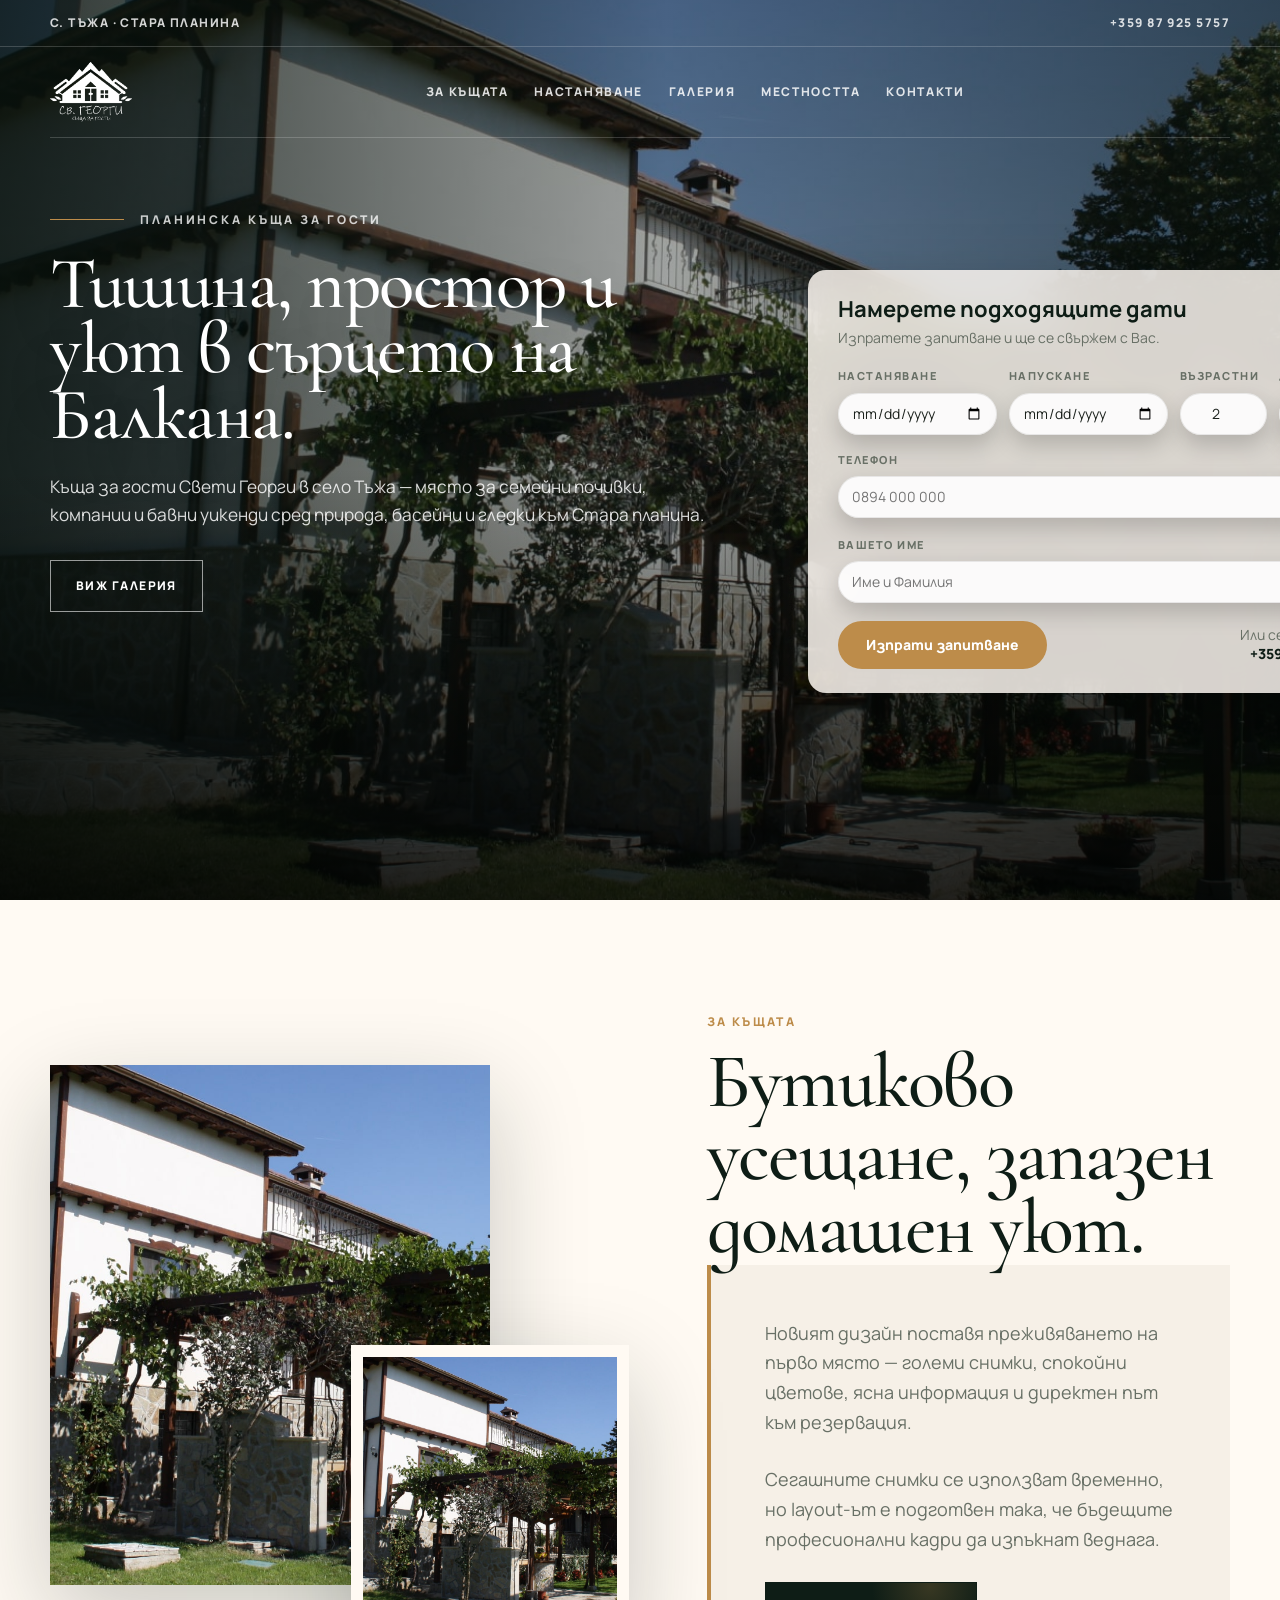
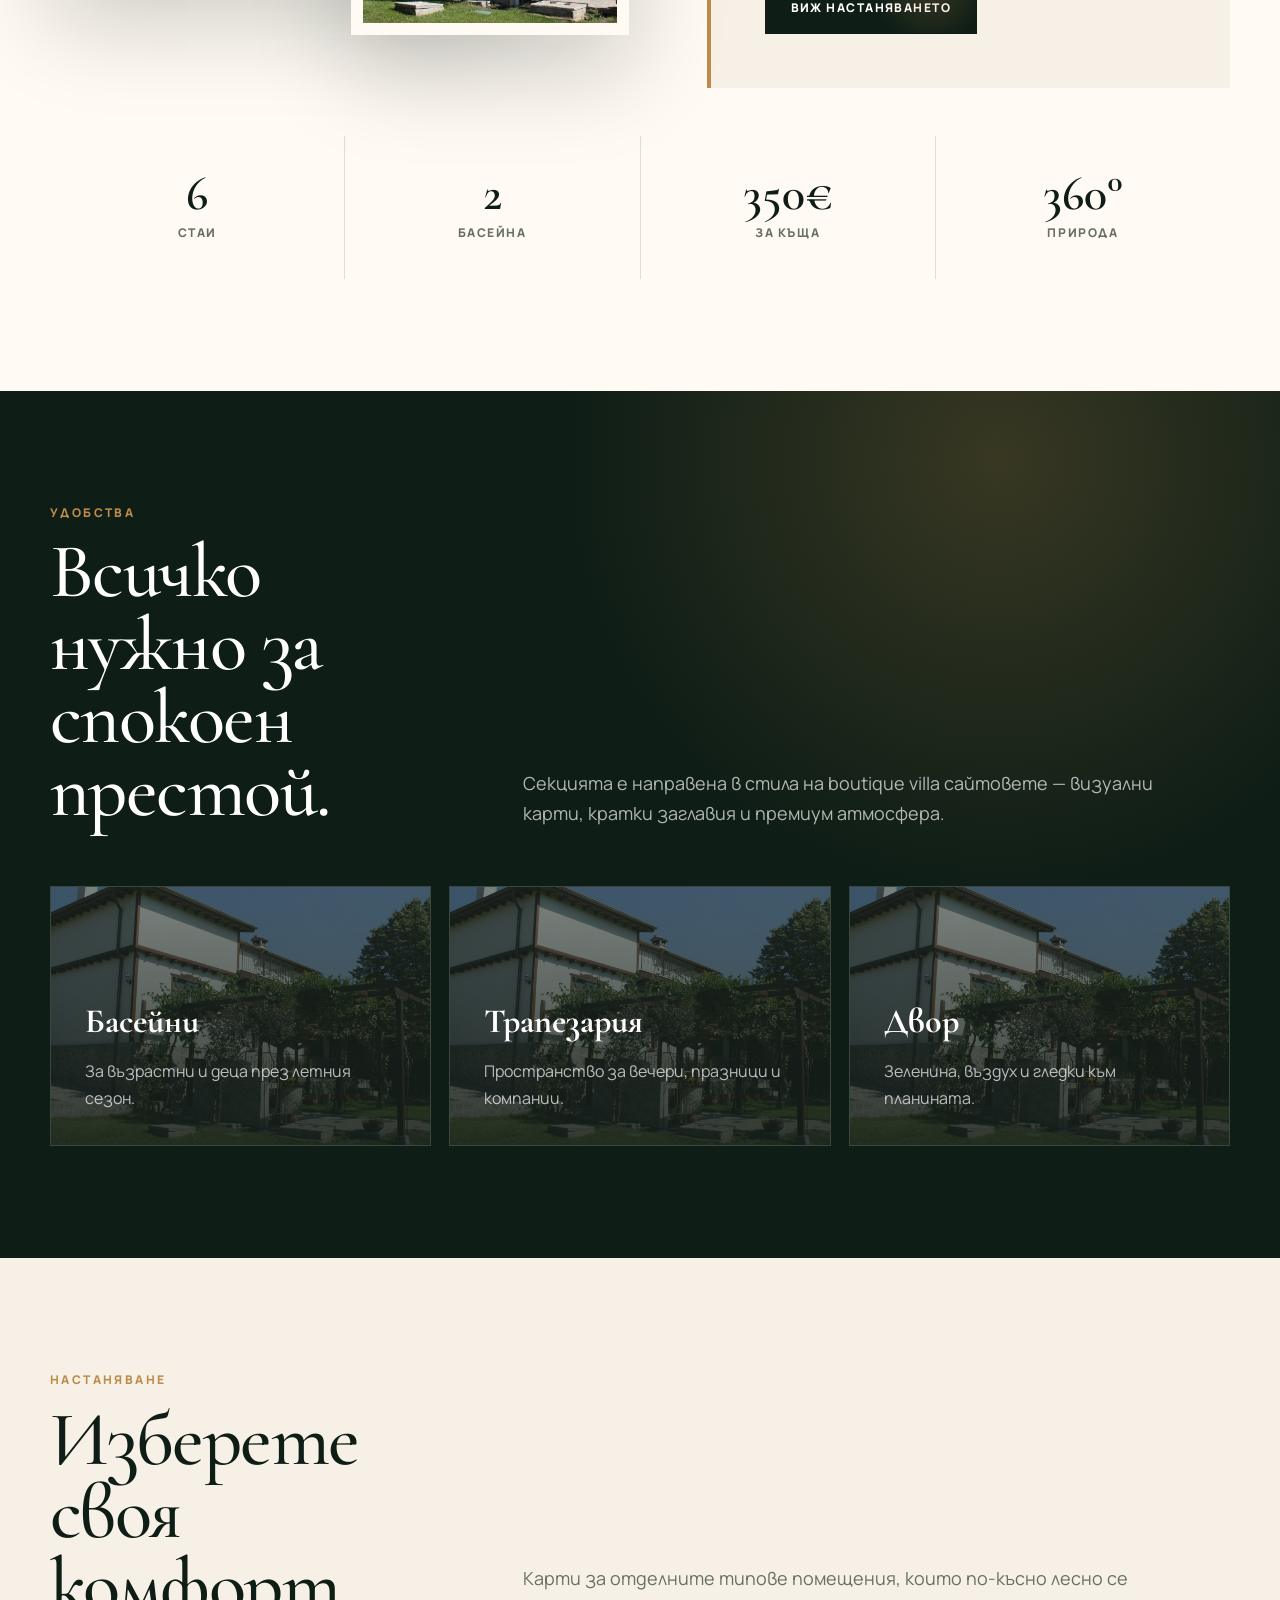
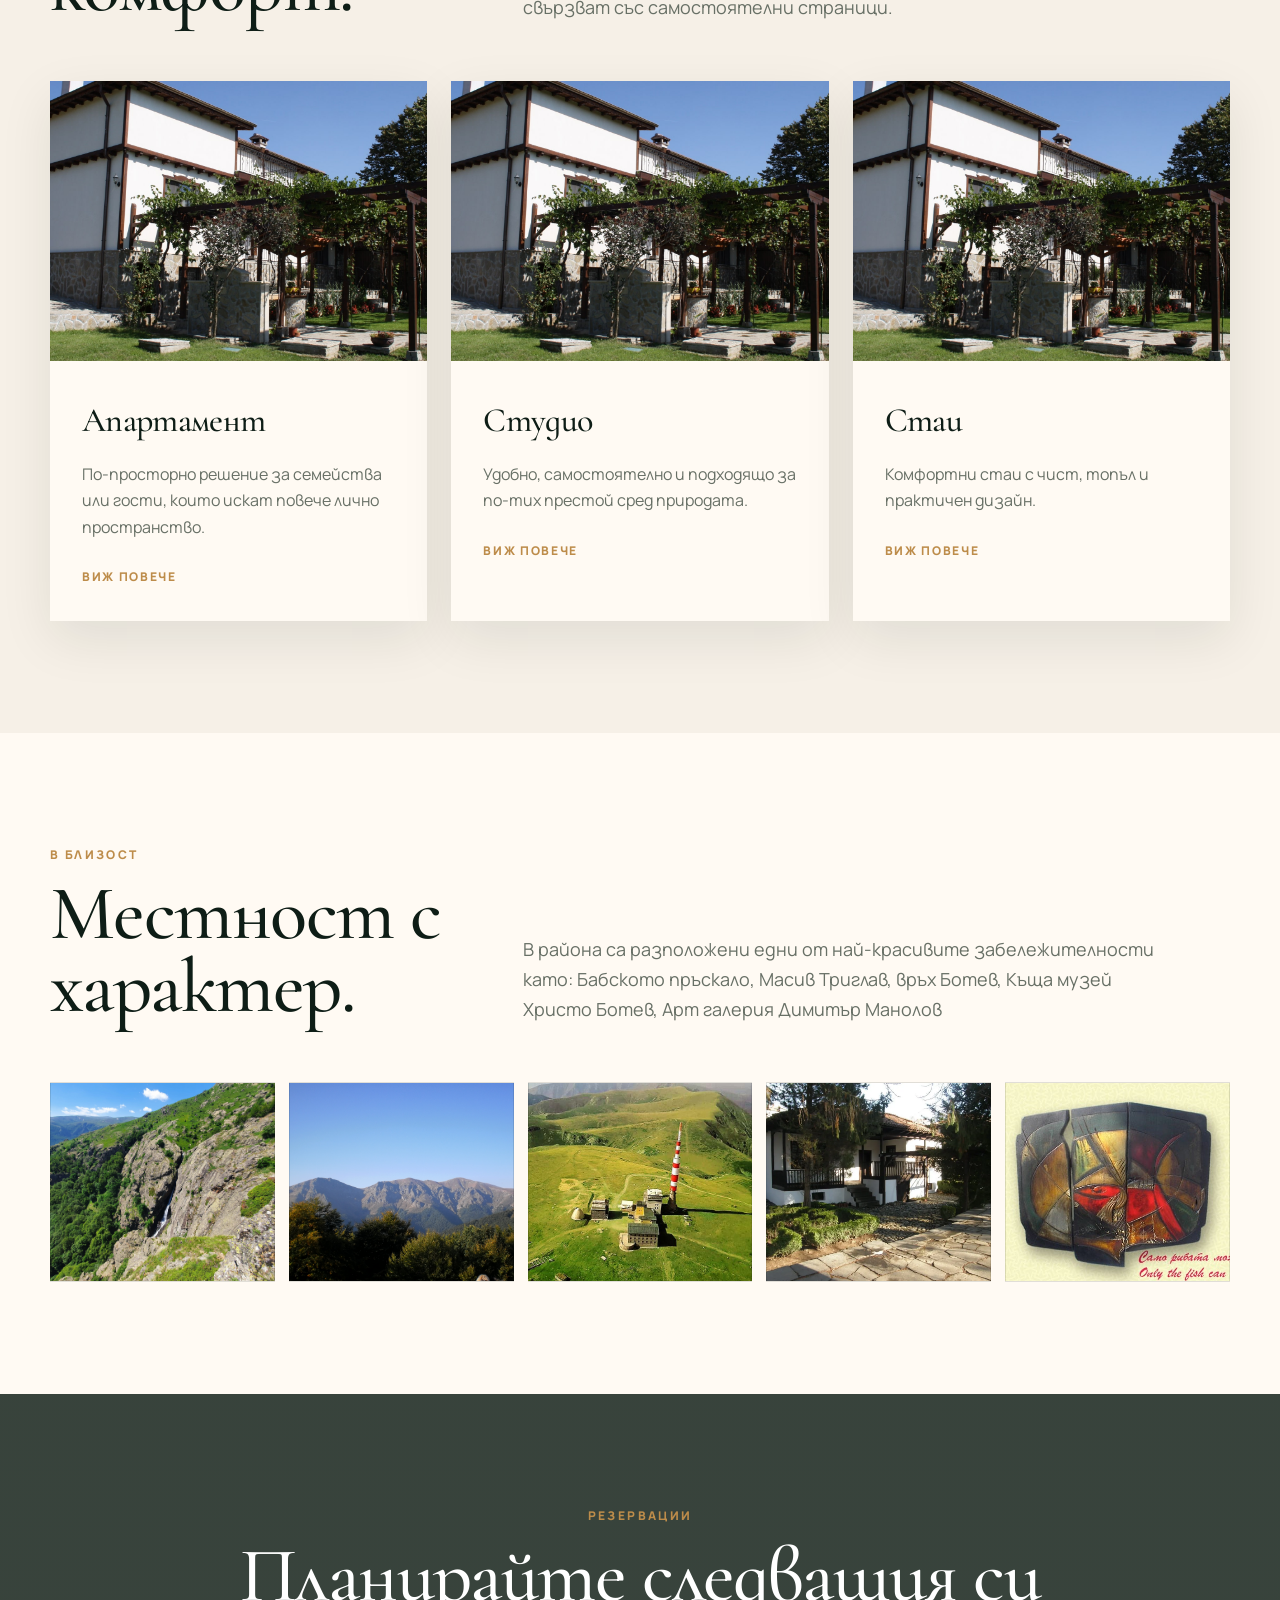
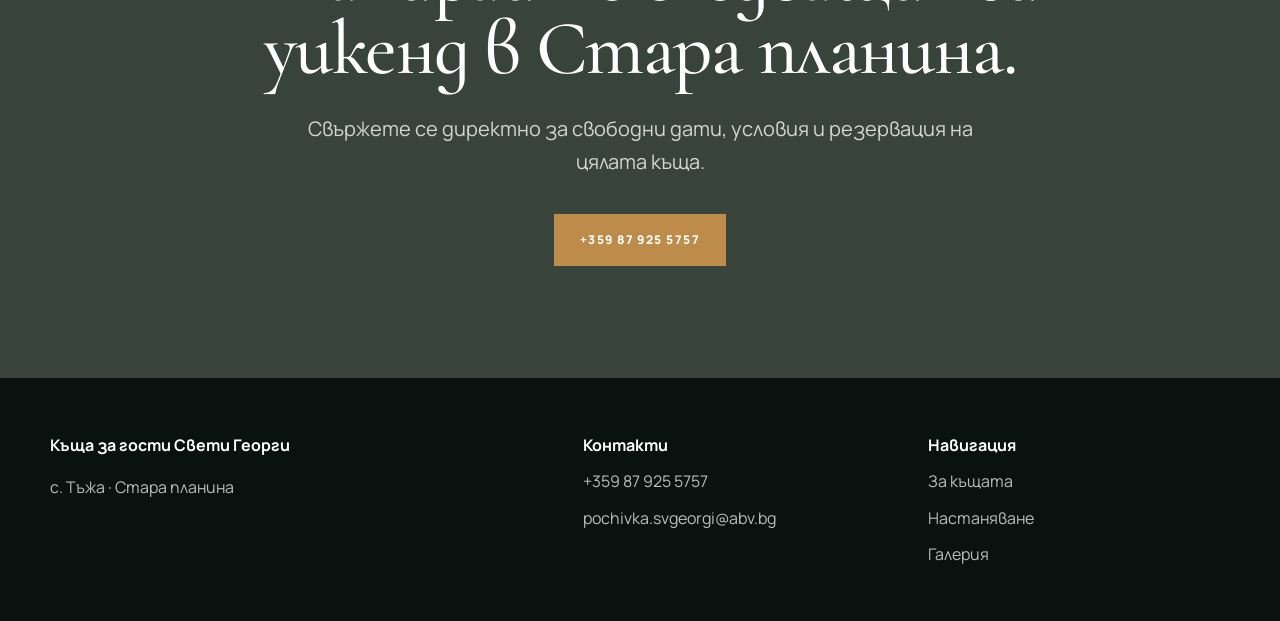
==== index.html @ e6a429bf "Add files via upload" ====
<!doctype html>
<html lang="bg">
<head>
  <meta charset="utf-8">
  <meta name="viewport" content="width=device-width, initial-scale=1">
  <title>Къща за гости Свети Георги — с. Тъжа</title>
  <meta name="description" content="Модерен homepage редизайн за Къща за гости Свети Георги, вдъхновен от boutique villa стил.">
  <link rel="preconnect" href="https://fonts.googleapis.com">
  <link rel="preconnect" href="https://fonts.gstatic.com" crossorigin>
  <link href="https://fonts.googleapis.com/css2?family=Cormorant+Garamond:wght@400;500;600;700&family=Manrope:wght@400;500;600;700;800&display=swap" rel="stylesheet">
  <link rel="stylesheet" href="homepage.css">

<style>

/* =========================================================
   Mobile fixes - added inside page
   Mobile-only overrides. Desktop layout remains unchanged.
   ========================================================= */

html,
body {
  max-width: 100%;
  overflow-x: hidden;
}

button,
input,
textarea,
select {
  font: inherit;
}

@media (max-width: 980px) {
  .topbar {
    position: relative;
    background: rgba(9, 18, 14, .96);
  }

  header {
    position: absolute;
    top: 46px;
  }

  .nav {
    height: auto;
    min-height: 86px;
    align-items: center;
    flex-wrap: wrap;
    gap: 12px;
    padding: 12px 0;
  }

  .logo img {
    height: 54px;
  }

  .menu {
    width: 100%;
    display: flex;
    justify-content: flex-start;
    gap: 12px;
    overflow-x: auto;
    padding: 8px 0 2px;
    scrollbar-width: none;
    -webkit-overflow-scrolling: touch;
  }

  .menu::-webkit-scrollbar {
    display: none;
  }

  .menu a {
    flex: 0 0 auto;
    white-space: nowrap;
    padding: 8px 12px;
    border: 1px solid rgba(255,255,255,.18);
    border-radius: 999px;
    background: rgba(255,255,255,.06);
  }

  .hero,
  .page-hero {
    height: auto !important;
    min-height: auto !important;
    display: block !important;
    overflow: hidden !important;
  }

  .hero {
    padding: 0 0 42px !important;
  }

  .hero-inner,
  .page-hero-inner {
    position: relative !important;
    left: auto !important;
    top: auto !important;
    transform: none !important;
    width: min(1180px, calc(100% - 32px)) !important;
    min-height: auto !important;
    height: auto !important;
    padding: 190px 0 56px !important;
    margin: 0 auto !important;
    display: block !important;
  }

  .hero-copy {
    max-width: 100% !important;
  }

  .reservation-box {
    position: relative !important;
    right: auto !important;
    top: auto !important;
    width: 100% !important;
    max-width: 680px !important;
    margin: 30px 0 0 !important;
  }

  .reservation-grid {
    grid-template-columns: repeat(2, minmax(0, 1fr)) !important;
  }

  .section-head,
  .intro-grid,
  .story-grid,
  .house-grid,
  .intro-layout,
  .contact-layout,
  .inquiry-layout,
  .gallery-intro-layout,
  .strip-head,
  .gallery-cta-panel,
  .location-intro-grid,
  .route-layout,
  .map-panel,
  .cta-panel {
    grid-template-columns: 1fr !important;
    gap: 34px !important;
  }

  .feature-grid,
  .premium-grid,
  .house-facts,
  .featured-grid,
  .masonry-gallery,
  .attraction-grid,
  .nearby,
  .room-grid,
  .amenities,
  .facts,
  .foot {
    grid-template-columns: repeat(2, minmax(0, 1fr)) !important;
  }

  .attraction-card.large,
  .attraction-card.medium,
  .attraction-card.wide,
  .attraction-card.small-wide {
    grid-column: auto !important;
    min-height: 380px !important;
  }

  .story-title {
    position: static !important;
  }

  .contact-panel,
  .map-panel,
  .map-panel iframe,
  .location-map,
  .location-map iframe {
    min-height: 460px !important;
  }

  .cta-panel-actions,
  .gallery-cta-actions {
    justify-content: flex-start !important;
  }
}

@media (max-width: 640px) {
  .topbar {
    display: none !important;
  }

  header {
    top: 0 !important;
  }

  .wrap,
  .hero-inner,
  .page-hero-inner {
    width: min(100% - 28px, 1180px) !important;
  }

  .nav {
    min-height: 72px !important;
    padding: 10px 0 !important;
  }

  .logo img {
    height: 48px !important;
  }

  .menu {
    gap: 8px !important;
    padding-top: 6px !important;
  }

  .menu a {
    padding: 7px 10px !important;
    font-size: 10px !important;
    letter-spacing: .09em !important;
  }

  .hero-inner,
  .page-hero-inner {
    padding: 132px 0 46px !important;
  }

  h1,
  .page-hero h1 {
    max-width: 100% !important;
    font-size: clamp(42px, 13.5vw, 56px) !important;
    line-height: .92 !important;
  }

  h2,
  .contact-panel h2,
  .whole-house h2,
  .location-title {
    font-size: clamp(36px, 11vw, 48px) !important;
    line-height: .96 !important;
  }

  .lead,
  .page-hero .lead,
  .section-head p,
  .intro-layout p,
  .gallery-intro p,
  .strip-head p,
  .location-intro p,
  .route-content p,
  .contact-panel p,
  .inquiry-copy p,
  .whole-house p,
  .cta-panel p,
  .gallery-cta-panel p {
    font-size: 16px !important;
  }

  section,
  .about-section,
  .page-intro,
  .stay-options,
  .amenity-strip,
  .reservation-cta,
  .contact-main,
  .inquiry-section,
  .contact-cta,
  .gallery-intro,
  .featured-gallery,
  .gallery-strip,
  .gallery-cta,
  .location-intro,
  .attractions,
  .route-section,
  .map-section,
  .location-cta,
  .whole-house,
  .about-cta {
    padding-top: 68px !important;
    padding-bottom: 68px !important;
  }

  .reservation-box,
  .text-card,
  .story-card,
  .stay-content,
  .contact-form,
  .contact-panel,
  .cta-panel,
  .gallery-cta-panel,
  .map-text {
    padding: 26px 20px !important;
  }

  .reservation-grid,
  .form-grid,
  .feature-grid,
  .premium-grid,
  .house-facts,
  .featured-grid,
  .masonry-gallery,
  .attraction-grid,
  .nearby,
  .room-grid,
  .amenities,
  .facts,
  .check-list,
  .foot,
  .gallery {
    grid-template-columns: 1fr !important;
  }

  .reservation-bottom,
  .form-bottom,
  .cta-panel-actions,
  .gallery-cta-actions,
  .contact-actions,
  .hero-actions {
    align-items: stretch !important;
    flex-direction: column !important;
  }

  .reservation-bottom button,
  .form-bottom button,
  .btn {
    width: 100% !important;
  }

  .direct-phone,
  .form-note {
    text-align: left !important;
  }

  .photo-stack,
  .house-photo-stack {
    min-height: 360px !important;
  }

  .photo-main,
  .house-photo-main {
    width: 88% !important;
    height: 310px !important;
  }

  .photo-small,
  .house-photo-small {
    width: 62% !important;
    height: 180px !important;
    border-width: 8px !important;
  }

  .story-visual,
  .stay-image,
  .route-image,
  .location-map,
  .location-map iframe,
  .map-panel iframe,
  .contact-panel,
  .map-panel {
    min-height: 320px !important;
  }

  .stay-image {
    aspect-ratio: 4 / 3 !important;
  }

  .gallery,
  .featured-grid,
  .masonry-gallery {
    grid-auto-rows: 250px !important;
  }

  .gallery div,
  .gallery-tile,
  .masonry-gallery .gallery-tile {
    min-height: 250px !important;
  }

  .attraction-card.large,
  .attraction-card.medium,
  .attraction-card.wide,
  .attraction-card.small-wide {
    grid-column: 1 / -1 !important;
    min-height: 320px !important;
    padding: 24px !important;
  }

  .map-card,
  .map-note {
    position: static !important;
    margin: 0 !important;
  }

  .map-card {
    left: auto !important;
    right: auto !important;
    bottom: auto !important;
  }

  .room-img {
    height: 240px !important;
  }

  .room-body,
  .feature-card,
  .premium-box,
  .house-fact,
  .fact {
    padding: 24px 20px !important;
  }

  .eyebrow {
    gap: 10px !important;
    font-size: 10px !important;
    letter-spacing: .16em !important;
  }

  .eyebrow::before {
    width: 36px !important;
  }
}

</style>
</head>
<body>
  <div class="topbar"><div class="wrap"><span>с. Тъжа · Стара планина</span><a href="tel:+359879255757">+359 87 925 5757</a></div></div>
  <header><div class="wrap nav"><a class="logo" href="#"> <img src="images/LOGO.webp" alt="Име на хотела"></a>
    <button class="menu-toggle" type="button" aria-label="Отвори меню" aria-expanded="false"><span></span><span></span><span></span></button>
    <nav class="menu"><a href="about.html">За къщата</a><a href="accommodation.html">Настаняване</a><a href="gallery.html">Галерия</a><a href="location.html">Местността</a><a href="contacts.html">Контакти</a></nav></div></header>

  <main>
    <section class="hero">
      <div class="wrap hero-inner">
        <div class="hero-copy">
          <div class="eyebrow">Планинска къща за гости</div>
          <h1 class="serif">Тишина, простор и уют в сърцето на Балкана.</h1>
          <p class="lead">Къща за гости Свети Георги в село Тъжа — място за семейни почивки, компании и бавни уикенди сред природа, басейни и гледки към Стара планина.</p>

          <div class="hero-actions">
            <a class="btn outline" href="#gallery">Виж галерия</a>
          </div>
        </div>

        <form class="reservation-box" id="booking" action="send-mail.php" method="POST">

    
          <input type="hidden" name="source" value="Начална страница">
<h3>Намерете подходящите дати</h3>
    <p>Изпратете запитване и ще се свържем с Вас.</p>

    <div class="reservation-grid">

        <label>
            <span>Настаняване</span>
            <input type="date" name="checkin" required>
        </label>

        <label>
            <span>Напускане</span>
            <input type="date" name="checkout" required>
        </label>

        <label>
            <span>Възрастни</span>
            <input type="number" name="adults" min="1" value="2" required>
        </label>

        <label>
            <span>Деца</span>
            <input type="number" name="children" min="0" value="0">
        </label>

    </div>

    <label class="phone-field">
        <span>Телефон</span>
        <input type="tel" name="phone" placeholder="0894 000 000" required>
    </label>

    <label class="phone-field">
    <span>Вашето име</span>
    <input type="text" name="name" placeholder="Име и Фамилия" required>
</label>


    <div class="reservation-bottom">

        <button type="submit">
            Изпрати запитване
        </button>

        <div class="direct-phone">
            Или се обадете на<br>
            <a href="tel:+359879255757">+359 87 925 5757</a>
        </div>

    </div>

</form>
      </div>
    </section>

    <section class="intro" id="about">
      <div class="wrap intro-grid">
        <div class="photo-stack"><div class="photo-main"></div><div class="photo-small"></div></div>
        <div><div class="kicker">За къщата</div><h2 class="serif">Бутиково усещане, запазен домашен уют.</h2><div class="text-card"><p>Новият дизайн поставя преживяването на първо място — големи снимки, спокойни цветове, ясна информация и директен път към резервация.</p><p>Сегашните снимки се използват временно, но layout-ът е подготвен така, че бъдещите професионални кадри да изпъкнат веднага.</p><a class="btn dark" href="#rooms">Виж настаняването</a></div></div>
      </div>
      <div class="wrap facts"><div class="fact"><strong>6</strong><span>стаи</span></div><div class="fact"><strong>2</strong><span>басейна</span></div><div class="fact"><strong>350€</strong><span>за къща</span></div><div class="fact"><strong>360°</strong><span>природа</span></div></div>
    </section>

    <section class="dark">
      <div class="wrap"><div class="section-head"><div><div class="kicker">Удобства</div><h2 class="serif">Всичко нужно за спокоен престой.</h2></div><p>Секцията е направена в стила на boutique villa сайтовете — визуални карти, кратки заглавия и премиум атмосфера.</p></div><div class="amenities">
        <article class="amenity" style="--img:url('images/img_3005.jpg')"><h3>Басейни</h3><p>За възрастни и деца през летния сезон.</p></article>
        <article class="amenity" style="--img:url('images/img_3005.jpg')"><h3>Трапезария</h3><p>Пространство за вечери, празници и компании.</p></article>
        <article class="amenity" style="--img:url('images/img_3005.jpg')"><h3>Двор</h3><p>Зеленина, въздух и гледки към планината.</p></article>
      </div></div>
    </section>

    <section class="rooms" id="rooms">
      <div class="wrap"><div class="section-head"><div><div class="kicker">Настаняване</div><h2 class="serif">Изберете своя комфорт.</h2></div><p>Карти за отделните типове помещения, които по-късно лесно се свързват със самостоятелни страници.</p></div><div class="room-grid">
        <article class="room"><div class="room-img" style="--img:url('images/img_3005.jpg')"></div><div class="room-body"><h3 class="serif">Апартамент</h3><p>По-просторно решение за семейства или гости, които искат повече лично пространство.</p><a class="more" href="#">Виж повече</a></div></article>
        <article class="room"><div class="room-img" style="--img:url('images/img_3005.jpg')"></div><div class="room-body"><h3 class="serif">Студио</h3><p>Удобно, самостоятелно и подходящо за по-тих престой сред природата.</p><a class="more" href="#">Виж повече</a></div></article>
        <article class="room"><div class="room-img" style="--img:url('images/img_3005.jpg')"></div><div class="room-body"><h3 class="serif">Стаи</h3><p>Комфортни стаи с чист, топъл и практичен дизайн.</p><a class="more" href="#">Виж повече</a></div></article>
      </div></div>
    </section>

    

    <section class="location" id="location">
    <div class="wrap">

        <div class="section-head">
            <div>
                <div class="kicker">В близост</div>
                <h2 class="serif">Местност с характер.</h2>
            </div>

            <p>
                В района са разположени едни от най-красивите забележителности като: Бабското пръскало, Масив Триглав, връх Ботев, Къща музей Христо Ботев, Арт галерия Димитър Манолов
            </p>
        </div>

        <div class="nearby">

            <div class="place" style="background-image:url('images/babsko.jpg');">
              
            </div>

            <div class="place" style="background-image:url('images/triglav.jfif');">
               
            </div>

            <div class="place" style="background-image:url('images/botev.jpg');">
               
            </div>

            <div class="place" style="background-image:url('images/muzei.webp');">
               
            </div>

            <div class="place" style="background-image:url('images/artgaleria.jpg');">
             
            </div>

        </div>

    </div>
</section>

    <section class="cta" id="contact"><div class="wrap"><div class="kicker">Резервации</div><h2 class="serif">Планирайте следващия си уикенд в Стара планина.</h2><p>Свържете се директно за свободни дати, условия и резервация на цялата къща.</p><a class="btn" href="tel:+359879255757">+359 87 925 5757</a></div></section>
  </main>

  <footer><div class="wrap foot"><div><strong>Къща за гости Свети Георги</strong><p>с. Тъжа · Стара планина</p></div><div><strong>Контакти</strong><a href="tel:+359879255757">+359 87 925 5757</a><a href="mailto:pochivka.svgeorgi@abv.bg">pochivka.svgeorgi@abv.bg</a></div><div><strong>Навигация</strong><a href="#about">За къщата</a><a href="#rooms">Настаняване</a><a href="#gallery">Галерия</a></div></div></footer>

  <script>
    document.querySelectorAll('input[type="date"]').forEach(function(input) {
      input.addEventListener('click', function() {
        if (typeof input.showPicker === 'function') input.showPicker();
      });

      input.addEventListener('focus', function() {
        if (typeof input.showPicker === 'function') input.showPicker();
      });
    });
  </script>

<script>
(function mobileMenuInit() {
  const buttons = document.querySelectorAll('.menu-toggle');

  buttons.forEach((button) => {
    const nav = button.closest('.nav');
    const menu = nav ? nav.querySelector('.menu') : null;

    button.addEventListener('click', function () {
      const isOpen = nav.classList.toggle('menu-open');
      button.setAttribute('aria-expanded', isOpen ? 'true' : 'false');
    });

    if (menu) {
      menu.querySelectorAll('a').forEach((link) => {
        link.addEventListener('click', function () {
          nav.classList.remove('menu-open');
          button.setAttribute('aria-expanded', 'false');
        });
      });
    }
  });
})();
</script>
</body>
</html>
---- homepage.css ----
/* =========================================================
   Къща Свети Георги — Homepage styles
   Подредба на файла:
   01. Design tokens
   02. Reset & base
   03. Layout helpers
   04. Buttons
   05. Header / Navigation
   06. Hero
   07. Booking bar
   08. Section base styles
   09. Intro / About
   10. Amenities
   11. Rooms
   12. Gallery
   13. Location
   14. CTA
   15. Footer
   16. Responsive
   ========================================================= */


/* =========================================================
   01. Design tokens
   ========================================================= */

:root {
  --bg: #f6f0e7;
  --paper: #fffaf3;
  --forest: #0e1d16;
  --forest-2: #183327;
  --olive: #697653;
  --gold: #bd8c4a;
  --gold-2: #e2c28a;
  --text: #1b211c;
  --muted: #687066;
  --line: rgba(27, 33, 28, .13);
  --white: rgba(255, 255, 255, .92);
  --shadow: 0 32px 90px rgba(13, 29, 22, .22);
}


/* =========================================================
   02. Reset & base
   ========================================================= */

* {
  box-sizing: border-box;
}

html {
  scroll-behavior: smooth;
}

body {
  margin: 0;
  background: var(--bg);
  color: var(--text);
  font-family: Manrope, system-ui, sans-serif;
  line-height: 1.65;
}

a {
  color: inherit;
  text-decoration: none;
}

img {
  display: block;
  max-width: 100%;
}


/* =========================================================
   03. Layout helpers
   ========================================================= */

.wrap {
  width: min(1180px, calc(100% - 42px));
  margin: auto;
}

.serif {
  font-family: "Cormorant Garamond", Georgia, serif;
  font-weight: 500;
  letter-spacing: -.02em;
}


/* =========================================================
   04. Buttons
   ========================================================= */

.btn {
  display: inline-flex;
  align-items: center;
  justify-content: center;
  gap: 10px;

  padding: 15px 25px;

  border: 1px solid transparent;
  background: var(--gold);
  color: #fff;

  font-size: 12px;
  font-weight: 800;
  letter-spacing: .12em;
  text-transform: uppercase;

  transition: .22s ease;
}

.btn:hover {
  transform: translateY(-2px);
  filter: brightness(.96);
}

.btn.outline {
  background: transparent;
  border-color: rgba(255, 255, 255, .58);
}

.btn.dark {
  background: var(--forest);
}


/* =========================================================
   05. Header / Navigation
   ========================================================= */

.topbar {
  position: absolute;
  z-index: 20;
  inset: 0 0 auto 0;

  color: #fff;
  border-bottom: 1px solid rgba(255, 255, 255, .18);
}

.topbar .wrap {
  height: 46px;

  display: flex;
  align-items: center;
  justify-content: space-between;

  color: rgba(255, 255, 255, .82);
  font-size: 12px;
  font-weight: 800;
  letter-spacing: .12em;
  text-transform: uppercase;
}

header {
  position: absolute;
  z-index: 21;
  top: 46px;
  left: 0;
  right: 0;

  color: #fff;
}

.nav {
  height: 92px;

  display: flex;
  align-items: center;
  justify-content: space-between;
  gap: 28px;

  border-bottom: 1px solid rgba(255, 255, 255, .18);
}

.logo {
  display: flex;
  align-items: center;
  gap: 14px;
  flex: 0 0 auto;

  font-size: 13px;
  font-weight: 800;
  letter-spacing: .16em;
  text-transform: uppercase;
}

.logo img {
  height: 60px;
  width: auto;
  display: block;
}

.mark {
  width: 52px;
  height: 52px;
  flex: 0 0 52px;

  display: grid;
  place-items: center;

  border: 1px solid rgba(255, 255, 255, .62);
  border-radius: 999px;
  color: #fff;

  font-family: "Cormorant Garamond", Georgia, serif;
  font-size: 24px;
}

.menu {
  display: flex;
  align-items: center;
  justify-content: center;
  gap: clamp(18px, 2vw, 28px);
  flex: 1 1 auto;

  color: rgba(255, 255, 255, .84);
  font-size: 12px;
  font-weight: 800;
  letter-spacing: .14em;
  text-transform: uppercase;
}

.menu a:hover {
  color: var(--gold-2);
}


/* =========================================================
   06. Hero
   ========================================================= */

.hero {
  height: 100vh;
  height: 100svh;
  min-height: 720px;
  position: relative;

  display: block;
  overflow: hidden;

  padding: 0;
  background: #0e1d16;
  color: #fff;
}

.hero::before {
  content: "";
  position: absolute;
  inset: 0;

  background:
    linear-gradient(
      90deg,
      rgba(8, 18, 13, .86),
      rgba(8, 18, 13, .38) 52%,
      rgba(8, 18, 13, .64)
    ),
    url('images/img_3005.jpg') center / cover no-repeat;

  transform: scale(1.03);
}

.hero::after {
  content: "";
  position: absolute;
  left: 0;
  right: 0;
  bottom: 0;

  height: 48%;
  background: linear-gradient(to top, rgba(0, 0, 0, .72), transparent);
}

.hero-inner {
  width: min(1180px, calc(100% - 42px));
  height: 100%;
  position: relative;
  z-index: 2;

  padding-top: 210px;
}

.page-hero-inner {
  width: min(1180px, calc(100% - 42px));
  margin: 0 auto;
}

.hero-copy {
  max-width: 680px;
  margin: 0;
}

.eyebrow {
  display: flex;
  align-items: center;
  gap: 16px;

  margin-bottom: 22px;

  color: rgba(255, 255, 255, .78);
  font-size: 12px;
  font-weight: 800;
  letter-spacing: .24em;
  text-transform: uppercase;
}

.eyebrow::before {
  content: "";
  width: 74px;
  height: 1px;
  background: var(--gold);
}

h1 {
  max-width: 680px;
  margin: 0;

  font-size: clamp(48px, 5.7vw, 90px);
  line-height: .9;

  text-shadow: 0 24px 60px rgba(0, 0, 0, .26);
}

.lead {
  max-width: 660px;
  margin: 24px 0 0;

  color: rgba(255, 255, 255, .84);
  font-size: clamp(17px, 1.35vw, 22px);
}

.hero-actions {
  display: flex;
  flex-wrap: wrap;
  gap: 14px;

  margin-top: 30px;
}


/* =========================================================
   07. Reservation box
   ========================================================= */

.reservation-box {
  position: absolute;
  right: clamp(-280px, -13vw, -120px);
  top: 270px;

  width: min(590px, 46vw);

  display: block;
  padding: 26px 30px 24px;

  background: rgba(255, 250, 243, .84);
  backdrop-filter: blur(18px);
  -webkit-backdrop-filter: blur(18px);

  border-radius: 18px;
  color: var(--text);
  box-shadow: 0 28px 70px rgba(0,0,0,.28);
}

.reservation-box h3 {
  margin: 0 0 4px;
  font-size: 22px;
  line-height: 1.2;
  color: var(--forest);
}

.reservation-box p {
  margin: 0 0 18px;
  color: var(--muted);
  font-size: 14px;
}

.reservation-grid {
  display: grid;
  grid-template-columns: minmax(145px, 1fr) minmax(145px, 1fr) minmax(72px, .55fr) minmax(72px, .55fr);
  gap: 12px;
  margin-bottom: 16px;
}

.reservation-box label span {
  display: block;
  margin-bottom: 7px;

  color: var(--muted);
  font-size: 11px;
  font-weight: 800;
  letter-spacing: .14em;
  text-transform: uppercase;
}

.reservation-box input {
  width: 100%;
  height: 42px;
  padding: 0 14px;
  cursor: pointer;

  border: 0;
  border-radius: 999px;
  outline: none;

  background: rgba(255,255,255,.9);
  color: var(--text);

  font-family: inherit;
  font-size: 14px;

  box-shadow: inset 0 0 0 1px rgba(0,0,0,.08),
              0 10px 22px rgba(0,0,0,.18);
}


.reservation-box input[type="number"] {
  text-align: center;
  padding: 0 10px;
  appearance: textfield;
  -moz-appearance: textfield;
}

.reservation-box input[type="number"]::-webkit-outer-spin-button,
.reservation-box input[type="number"]::-webkit-inner-spin-button {
  margin: 0;
}

.phone-field {
  display: block;
  margin-bottom: 18px;
}

.phone-field input {
  width: 100%;
}

.reservation-bottom {
  display: flex;
  align-items: center;
  justify-content: space-between;
  gap: 18px;
}

.reservation-bottom button {
  height: 48px;
  padding: 0 28px;

  border: 0;
  border-radius: 999px;

  background: var(--gold);
  color: #fff;

  font-family: inherit;
  font-size: 14px;
  font-weight: 800;
  cursor: pointer;
}

.direct-phone {
  color: var(--muted);
  font-size: 14px;
  text-align: right;
  line-height: 1.35;
}

.direct-phone a {
  color: var(--forest);
  font-weight: 900;
}

/* =========================================================
   08. Section base styles
   ========================================================= */

section {
  padding: 112px 0;
}

section.hero {
  padding: 0;
}

.section-head {
  display: grid;
  grid-template-columns: .7fr 1.2fr;
  gap: 60px;
  align-items: end;

  margin-bottom: 58px;
}

.kicker {
  margin-bottom: 14px;

  color: var(--gold);
  font-size: 12px;
  font-weight: 800;
  letter-spacing: .2em;
  text-transform: uppercase;
}

h2 {
  margin: 0;

  color: var(--forest);
  font-size: clamp(42px, 6vw, 78px);
  line-height: .95;
}

.section-head p {
  max-width: 660px;
  margin: 0;

  color: var(--muted);
  font-size: 18px;
}


/* =========================================================
   09. Intro / About
   ========================================================= */

.intro {
  background: var(--paper);
}

.intro-grid {
  display: grid;
  grid-template-columns: 1.05fr .95fr;
  gap: 78px;
  align-items: center;
}

.photo-stack {
  min-height: 570px;
  position: relative;
}

.photo-main,
.photo-small {
  position: absolute;
  background-position: center;
  background-size: cover;
  background-repeat: no-repeat;
  box-shadow: var(--shadow);
}

.photo-main {
  left: 0;
  top: 0;

  width: 76%;
  height: 520px;

  background-image: url('images/img_3005.jpg');
}

.photo-small {
  right: 0;
  bottom: 0;

  width: 48%;
  height: 290px;

  border: 12px solid var(--paper);
  background-image: url('images/img_3005.jpg');
}

.text-card {
  padding: 54px;
  background: var(--bg);
  border-left: 4px solid var(--gold);
}

.text-card p {
  margin: 0 0 28px;
  color: var(--muted);
  font-size: 18px;
}

.facts {
  display: grid;
  grid-template-columns: repeat(4, 1fr);
  gap: 1px;

  margin-top: 48px;
  background: var(--line);
}

.fact {
  padding: 34px 28px;
  background: var(--paper);
  text-align: center;
}

.fact strong {
  display: block;

  color: var(--forest);
  font-family: "Cormorant Garamond", Georgia, serif;
  font-size: 48px;
  font-weight: 600;
  line-height: 1;
}

.fact span {
  color: var(--muted);
  font-size: 12px;
  font-weight: 800;
  letter-spacing: .13em;
  text-transform: uppercase;
}


/* =========================================================
   10. Amenities
   ========================================================= */

.dark {
  position: relative;
  overflow: hidden;

  background: var(--forest);
  color: #fff;
}

.dark::before {
  content: "";
  position: absolute;
  inset: 0;

  background: radial-gradient(circle at 78% 8%, rgba(189, 140, 74, .24), transparent 34%);
}

.dark .wrap {
  position: relative;
  z-index: 1;
}

.dark h2 {
  color: #fff;
}

.dark .section-head p {
  color: rgba(255, 255, 255, .68);
}

.amenities {
  display: grid;
  grid-template-columns: repeat(3, 1fr);
  gap: 18px;
}

.amenity {
  min-height: 260px;
  position: relative;
  overflow: hidden;

  display: flex;
  flex-direction: column;
  justify-content: flex-end;

  padding: 34px;
  background: rgba(255, 255, 255, .07);
  border: 1px solid rgba(255, 255, 255, .12);
}

.amenity::before {
  content: "";
  position: absolute;
  inset: 0;

  background:
    linear-gradient(to top, rgba(0, 0, 0, .64), transparent),
    var(--img) center / cover no-repeat;

  opacity: .42;
  transition: .3s;
}

.amenity:hover::before {
  opacity: .6;
  transform: scale(1.04);
}

.amenity * {
  position: relative;
}

.amenity h3 {
  margin: 0 0 8px;

  font-family: "Cormorant Garamond", Georgia, serif;
  font-size: 34px;
}

.amenity p {
  margin: 0;
  color: rgba(255, 255, 255, .7);
}


/* =========================================================
   11. Rooms
   ========================================================= */

.rooms {
  background: var(--bg);
}

.room-grid {
  display: grid;
  grid-template-columns: repeat(3, 1fr);
  gap: 24px;
}

.room {
  background: var(--paper);
  box-shadow: 0 18px 50px rgba(13, 29, 22, .09);
}

.room-img {
  height: 280px;
  background: var(--img) center / cover no-repeat;
}

.room-body {
  padding: 32px;
}

.room h3 {
  margin: 0 0 12px;
  color: var(--forest);
  font-size: 34px;
}

.room p {
  margin: 0 0 22px;
  color: var(--muted);
}

.more {
  color: var(--gold);
  font-size: 12px;
  font-weight: 800;
  letter-spacing: .14em;
  text-transform: uppercase;
}


/* =========================================================
   12. Gallery
   ========================================================= */

.gallery {
  display: grid;
  grid-template-columns: 1.2fr .8fr .8fr;
  grid-auto-rows: 340px;
  gap: 1px;

  padding: 0;
  background: var(--forest);
}

.gallery div {
  min-height: 280px;
  background: var(--img) center / cover no-repeat;
}

.gallery div:first-child {
  grid-row: span 2;
}


/* =========================================================
   13. Location
   ========================================================= */

.location {
  background: var(--paper);
}

.nearby {
  display: grid;
  grid-template-columns: repeat(5, 1fr);
  gap: 14px;
}

.place {
  position: relative;
  overflow: hidden;

  min-height: 200px;
  padding: 24px;

  display: flex;
  flex-direction: column;
  justify-content: flex-end;

  background-size: cover;
  background-position: center center;
  background-repeat: no-repeat;

  border: 1px solid var(--line);
}

.place span {
  color: var(--gold);
  font-size: 12px;
  font-weight: 800;
  letter-spacing: .16em;
  text-transform: uppercase;
}

.place h3 {
  margin: 18px 0 0;
  color: var(--forest);
  font-size: 27px;
}


/* =========================================================
   14. CTA
   ========================================================= */

.cta {
  background:
    linear-gradient(rgba(14, 29, 22, .82), rgba(14, 29, 22, .82)),
    url('https://kashta-svgeorgi.com/thumbs/1/img_3008.jpg') center / cover no-repeat;
  color: #fff;
  text-align: center;
}

.cta h2 {
  max-width: 820px;
  margin: auto;
  color: #fff;
}

.cta p {
  max-width: 720px;
  margin: 26px auto 36px;

  color: rgba(255, 255, 255, .78);
  font-size: 20px;
}


/* =========================================================
   15. Footer
   ========================================================= */

footer {
  padding: 54px 0;
  background: #09120e;
  color: rgba(255, 255, 255, .72);
}

.foot {
  display: grid;
  grid-template-columns: 1.3fr .8fr .8fr;
  gap: 42px;
}

.foot strong {
  color: #fff;
}

.foot a {
  display: block;
  margin-top: 10px;
}


/* =========================================================
   16. Responsive
   ========================================================= */

@media (max-width: 1100px) {
  .hero-copy {
    max-width: 600px;
  }

  h1 {
    max-width: 600px;
    font-size: clamp(46px, 5.4vw, 78px);
  }

  .reservation-box {
    width: 460px;
    top: 315px;
  }
}

@media (max-width: 980px) {
  .menu {
    display: none;
  }

  .hero {
    height: auto;
    min-height: 100svh;
    overflow: visible;
  }

  .hero-inner {
    min-height: 100svh;
    padding: 150px 0 42px;
    display: flex;
    flex-direction: column;
    justify-content: flex-end;
  }

  .hero-copy {
    max-width: 760px;
    margin: 0;
  }

  h1 {
    max-width: 760px;
  }

  .reservation-box {
    position: relative;
    right: auto;
    top: auto;
    width: 100%;
    margin-top: 34px;
  }

  .section-head,
  .intro-grid {
    grid-template-columns: 1fr;
  }

  .facts,
  .room-grid,
  .amenities,
  .nearby {
    grid-template-columns: 1fr 1fr;
  }

  .gallery {
    grid-template-columns: 1fr 1fr;
  }

  .gallery div:first-child {
    grid-row: auto;
  }
}

@media (max-width: 640px) {
  .topbar {
    display: none;
  }

  header {
    top: 0;
  }

  .nav {
    height: 76px;
  }

  .wrap,
  .hero-inner {
    width: min(100% - 28px, 1180px);
  }

  h1 {
    font-size: clamp(42px, 14vw, 58px);
    line-height: .92;
  }

  .eyebrow {
    font-size: 10px;
    letter-spacing: .18em;
  }

  .eyebrow::before {
    width: 42px;
  }

  .lead {
    font-size: 17px;
  }

  .hero-actions {
    margin-top: 24px;
  }

  .reservation-box {
    padding: 24px 20px;
  }

  .reservation-grid,
  .facts,
  .room-grid,
  .amenities,
  .nearby,
  .foot {
    grid-template-columns: 1fr;
  }

  .reservation-bottom {
    align-items: flex-start;
    flex-direction: column;
  }

  .direct-phone {
    text-align: left;
  }

  .section-head {
    gap: 22px;
  }

  .photo-stack {
    min-height: 440px;
  }

  .photo-main {
    width: 88%;
    height: 390px;
  }

  .photo-small {
    width: 62%;
    height: 210px;
  }

  .gallery {
    grid-template-columns: 1fr;
  }

  section {
    padding: 76px 0;
  }
}


/* =========================================================
   17. Mobile fixes - added
   Mobile-only overrides. Desktop layout remains unchanged.
   ========================================================= */

html,
body {
  max-width: 100%;
  overflow-x: hidden;
}

button,
input,
textarea,
select {
  font: inherit;
}

@media (max-width: 980px) {
  .topbar {
    position: relative;
    background: rgba(9, 18, 14, .96);
  }

  header {
    position: absolute;
    top: 46px;
  }

  .nav {
    height: auto;
    min-height: 86px;
    align-items: center;
    flex-wrap: wrap;
    gap: 12px;
    padding: 12px 0;
  }

  .logo img {
    height: 54px;
  }

  .menu {
    width: 100%;
    display: flex;
    justify-content: flex-start;
    gap: 12px;
    overflow-x: auto;
    padding: 8px 0 2px;
    scrollbar-width: none;
    -webkit-overflow-scrolling: touch;
  }

  .menu::-webkit-scrollbar {
    display: none;
  }

  .menu a {
    flex: 0 0 auto;
    white-space: nowrap;
    padding: 8px 12px;
    border: 1px solid rgba(255,255,255,.18);
    border-radius: 999px;
    background: rgba(255,255,255,.06);
  }

  .hero,
  .page-hero {
    height: auto !important;
    min-height: auto !important;
    display: block !important;
    overflow: hidden !important;
  }

  .hero {
    padding: 0 0 42px !important;
  }

  .hero-inner,
  .page-hero-inner {
    position: relative !important;
    left: auto !important;
    top: auto !important;
    transform: none !important;
    width: min(1180px, calc(100% - 32px)) !important;
    min-height: auto !important;
    height: auto !important;
    padding: 190px 0 56px !important;
    margin: 0 auto !important;
    display: block !important;
  }

  .hero-copy {
    max-width: 100% !important;
  }

  .reservation-box {
    position: relative !important;
    right: auto !important;
    top: auto !important;
    width: 100% !important;
    max-width: 680px !important;
    margin: 30px 0 0 !important;
  }

  .reservation-grid {
    grid-template-columns: repeat(2, minmax(0, 1fr)) !important;
  }

  .section-head,
  .intro-grid,
  .story-grid,
  .house-grid,
  .intro-layout,
  .contact-layout,
  .inquiry-layout,
  .gallery-intro-layout,
  .strip-head,
  .gallery-cta-panel,
  .location-intro-grid,
  .route-layout,
  .map-panel,
  .cta-panel {
    grid-template-columns: 1fr !important;
    gap: 34px !important;
  }

  .feature-grid,
  .premium-grid,
  .house-facts,
  .featured-grid,
  .masonry-gallery,
  .attraction-grid,
  .nearby,
  .room-grid,
  .amenities,
  .facts,
  .foot {
    grid-template-columns: repeat(2, minmax(0, 1fr)) !important;
  }

  .attraction-card.large,
  .attraction-card.medium,
  .attraction-card.wide,
  .attraction-card.small-wide {
    grid-column: auto !important;
    min-height: 380px !important;
  }

  .story-title {
    position: static !important;
  }

  .contact-panel,
  .map-panel,
  .map-panel iframe,
  .location-map,
  .location-map iframe {
    min-height: 460px !important;
  }

  .cta-panel-actions,
  .gallery-cta-actions {
    justify-content: flex-start !important;
  }
}

@media (max-width: 640px) {
  .topbar {
    display: none !important;
  }

  header {
    top: 0 !important;
  }

  .wrap,
  .hero-inner,
  .page-hero-inner {
    width: min(100% - 28px, 1180px) !important;
  }

  .nav {
    min-height: 72px !important;
    padding: 10px 0 !important;
  }

  .logo img {
    height: 48px !important;
  }

  .menu {
    gap: 8px !important;
    padding-top: 6px !important;
  }

  .menu a {
    padding: 7px 10px !important;
    font-size: 10px !important;
    letter-spacing: .09em !important;
  }

  .hero-inner,
  .page-hero-inner {
    padding: 132px 0 46px !important;
  }

  h1,
  .page-hero h1 {
    max-width: 100% !important;
    font-size: clamp(42px, 13.5vw, 56px) !important;
    line-height: .92 !important;
  }

  h2,
  .contact-panel h2,
  .whole-house h2,
  .location-title {
    font-size: clamp(36px, 11vw, 48px) !important;
    line-height: .96 !important;
  }

  .lead,
  .page-hero .lead,
  .section-head p,
  .intro-layout p,
  .gallery-intro p,
  .strip-head p,
  .location-intro p,
  .route-content p,
  .contact-panel p,
  .inquiry-copy p,
  .whole-house p,
  .cta-panel p,
  .gallery-cta-panel p {
    font-size: 16px !important;
  }

  section,
  .about-section,
  .page-intro,
  .stay-options,
  .amenity-strip,
  .reservation-cta,
  .contact-main,
  .inquiry-section,
  .contact-cta,
  .gallery-intro,
  .featured-gallery,
  .gallery-strip,
  .gallery-cta,
  .location-intro,
  .attractions,
  .route-section,
  .map-section,
  .location-cta,
  .whole-house,
  .about-cta {
    padding-top: 68px !important;
    padding-bottom: 68px !important;
  }

  .reservation-box,
  .text-card,
  .story-card,
  .stay-content,
  .contact-form,
  .contact-panel,
  .cta-panel,
  .gallery-cta-panel,
  .map-text {
    padding: 26px 20px !important;
  }

  .reservation-grid,
  .form-grid,
  .feature-grid,
  .premium-grid,
  .house-facts,
  .featured-grid,
  .masonry-gallery,
  .attraction-grid,
  .nearby,
  .room-grid,
  .amenities,
  .facts,
  .check-list,
  .foot,
  .gallery {
    grid-template-columns: 1fr !important;
  }

  .reservation-bottom,
  .form-bottom,
  .cta-panel-actions,
  .gallery-cta-actions,
  .contact-actions,
  .hero-actions {
    align-items: stretch !important;
    flex-direction: column !important;
  }

  .reservation-bottom button,
  .form-bottom button,
  .btn {
    width: 100% !important;
  }

  .direct-phone,
  .form-note {
    text-align: left !important;
  }

  .photo-stack,
  .house-photo-stack {
    min-height: 360px !important;
  }

  .photo-main,
  .house-photo-main {
    width: 88% !important;
    height: 310px !important;
  }

  .photo-small,
  .house-photo-small {
    width: 62% !important;
    height: 180px !important;
    border-width: 8px !important;
  }

  .story-visual,
  .stay-image,
  .route-image,
  .location-map,
  .location-map iframe,
  .map-panel iframe,
  .contact-panel,
  .map-panel {
    min-height: 320px !important;
  }

  .stay-image {
    aspect-ratio: 4 / 3 !important;
  }

  .gallery,
  .featured-grid,
  .masonry-gallery {
    grid-auto-rows: 250px !important;
  }

  .gallery div,
  .gallery-tile,
  .masonry-gallery .gallery-tile {
    min-height: 250px !important;
  }

  .attraction-card.large,
  .attraction-card.medium,
  .attraction-card.wide,
  .attraction-card.small-wide {
    grid-column: 1 / -1 !important;
    min-height: 320px !important;
    padding: 24px !important;
  }

  .map-card,
  .map-note {
    position: static !important;
    margin: 0 !important;
  }

  .map-card {
    left: auto !important;
    right: auto !important;
    bottom: auto !important;
  }

  .room-img {
    height: 240px !important;
  }

  .room-body,
  .feature-card,
  .premium-box,
  .house-fact,
  .fact {
    padding: 24px 20px !important;
  }

  .eyebrow {
    gap: 10px !important;
    font-size: 10px !important;
    letter-spacing: .16em !important;
  }

  .eyebrow::before {
    width: 36px !important;
  }
}

/* =========================================================
   18. Mobile dropdown menu
   ========================================================= */

.menu-toggle {
  display: none;
}

@media (max-width: 980px) {
  .nav {
    position: relative !important;
    flex-wrap: nowrap !important;
  }

  .menu-toggle {
    width: 46px;
    height: 46px;
    margin-left: auto;
    padding: 0;
    display: inline-flex;
    align-items: center;
    justify-content: center;
    flex-direction: column;
    gap: 5px;
    border: 1px solid rgba(255,255,255,.34);
    border-radius: 999px;
    background: rgba(255,255,255,.08);
    color: #fff;
    cursor: pointer;
  }

  .menu-toggle span {
    width: 19px;
    height: 2px;
    display: block;
    border-radius: 999px;
    background: currentColor;
    transition: .22s ease;
  }

  .nav.menu-open .menu-toggle span:nth-child(1) {
    transform: translateY(7px) rotate(45deg);
  }

  .nav.menu-open .menu-toggle span:nth-child(2) {
    opacity: 0;
  }

  .nav.menu-open .menu-toggle span:nth-child(3) {
    transform: translateY(-7px) rotate(-45deg);
  }

  .menu {
    position: absolute !important;
    top: calc(100% + 10px) !important;
    right: 0 !important;
    width: min(300px, calc(100vw - 28px)) !important;
    max-height: 0 !important;
    display: flex !important;
    flex-direction: column !important;
    align-items: stretch !important;
    justify-content: flex-start !important;
    gap: 0 !important;
    padding: 0 !important;
    overflow: hidden !important;
    border: 1px solid rgba(255,255,255,.16);
    border-radius: 18px;
    background: rgba(14, 29, 22, .96);
    backdrop-filter: blur(16px);
    -webkit-backdrop-filter: blur(16px);
    box-shadow: 0 22px 70px rgba(0,0,0,.34);
    opacity: 0;
    pointer-events: none;
    transform: translateY(-8px);
    transition: max-height .28s ease, opacity .22s ease, transform .22s ease, padding .22s ease;
  }

  .nav.menu-open .menu {
    max-height: 420px !important;
    padding: 8px !important;
    opacity: 1;
    pointer-events: auto;
    transform: translateY(0);
  }

  .menu a {
    width: 100% !important;
    padding: 13px 14px !important;
    border: 0 !important;
    border-radius: 12px !important;
    background: transparent !important;
    white-space: normal !important;
    font-size: 11px !important;
    letter-spacing: .12em !important;
  }

  .menu a:hover {
    background: rgba(255,255,255,.08) !important;
  }
}

@media (max-width: 640px) {
  .menu-toggle {
    width: 42px !important;
    height: 42px !important;
  }

  .menu {
    top: calc(100% + 8px) !important;
    width: min(280px, calc(100vw - 28px)) !important;
  }
}
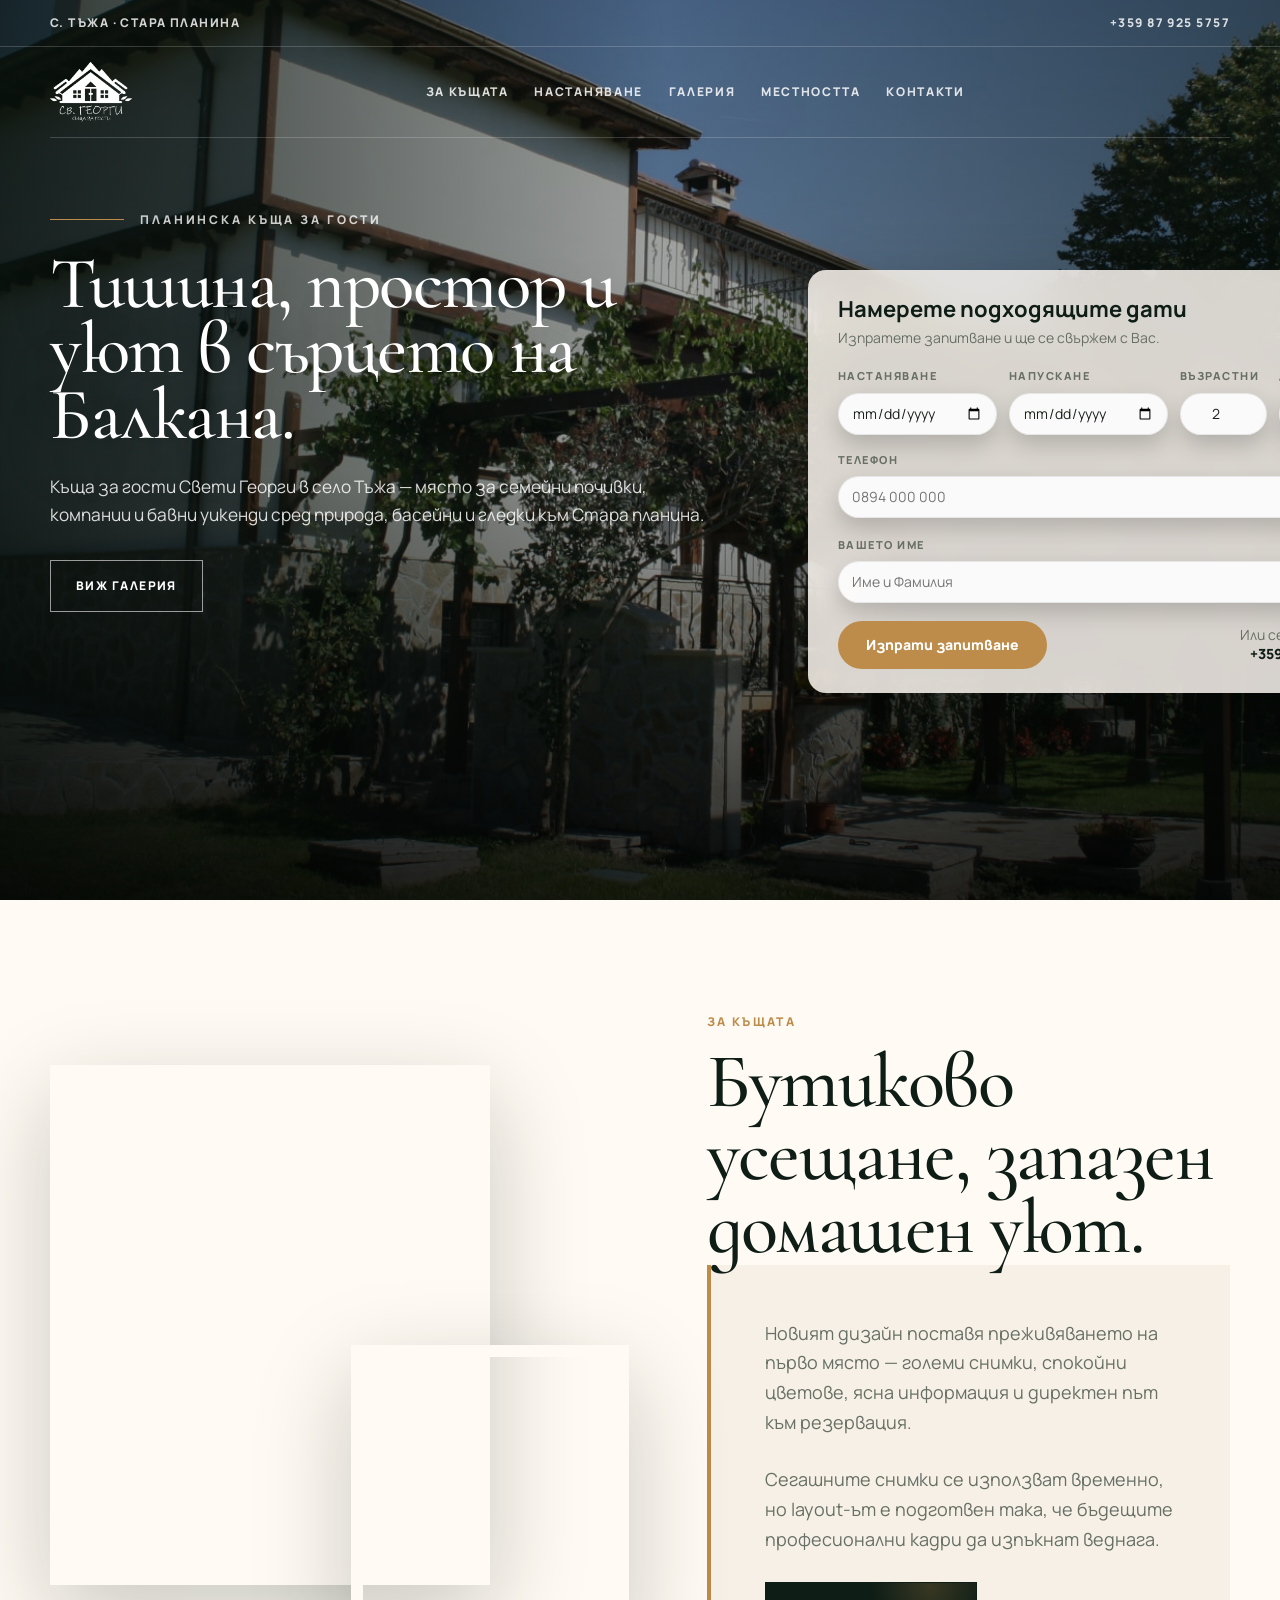
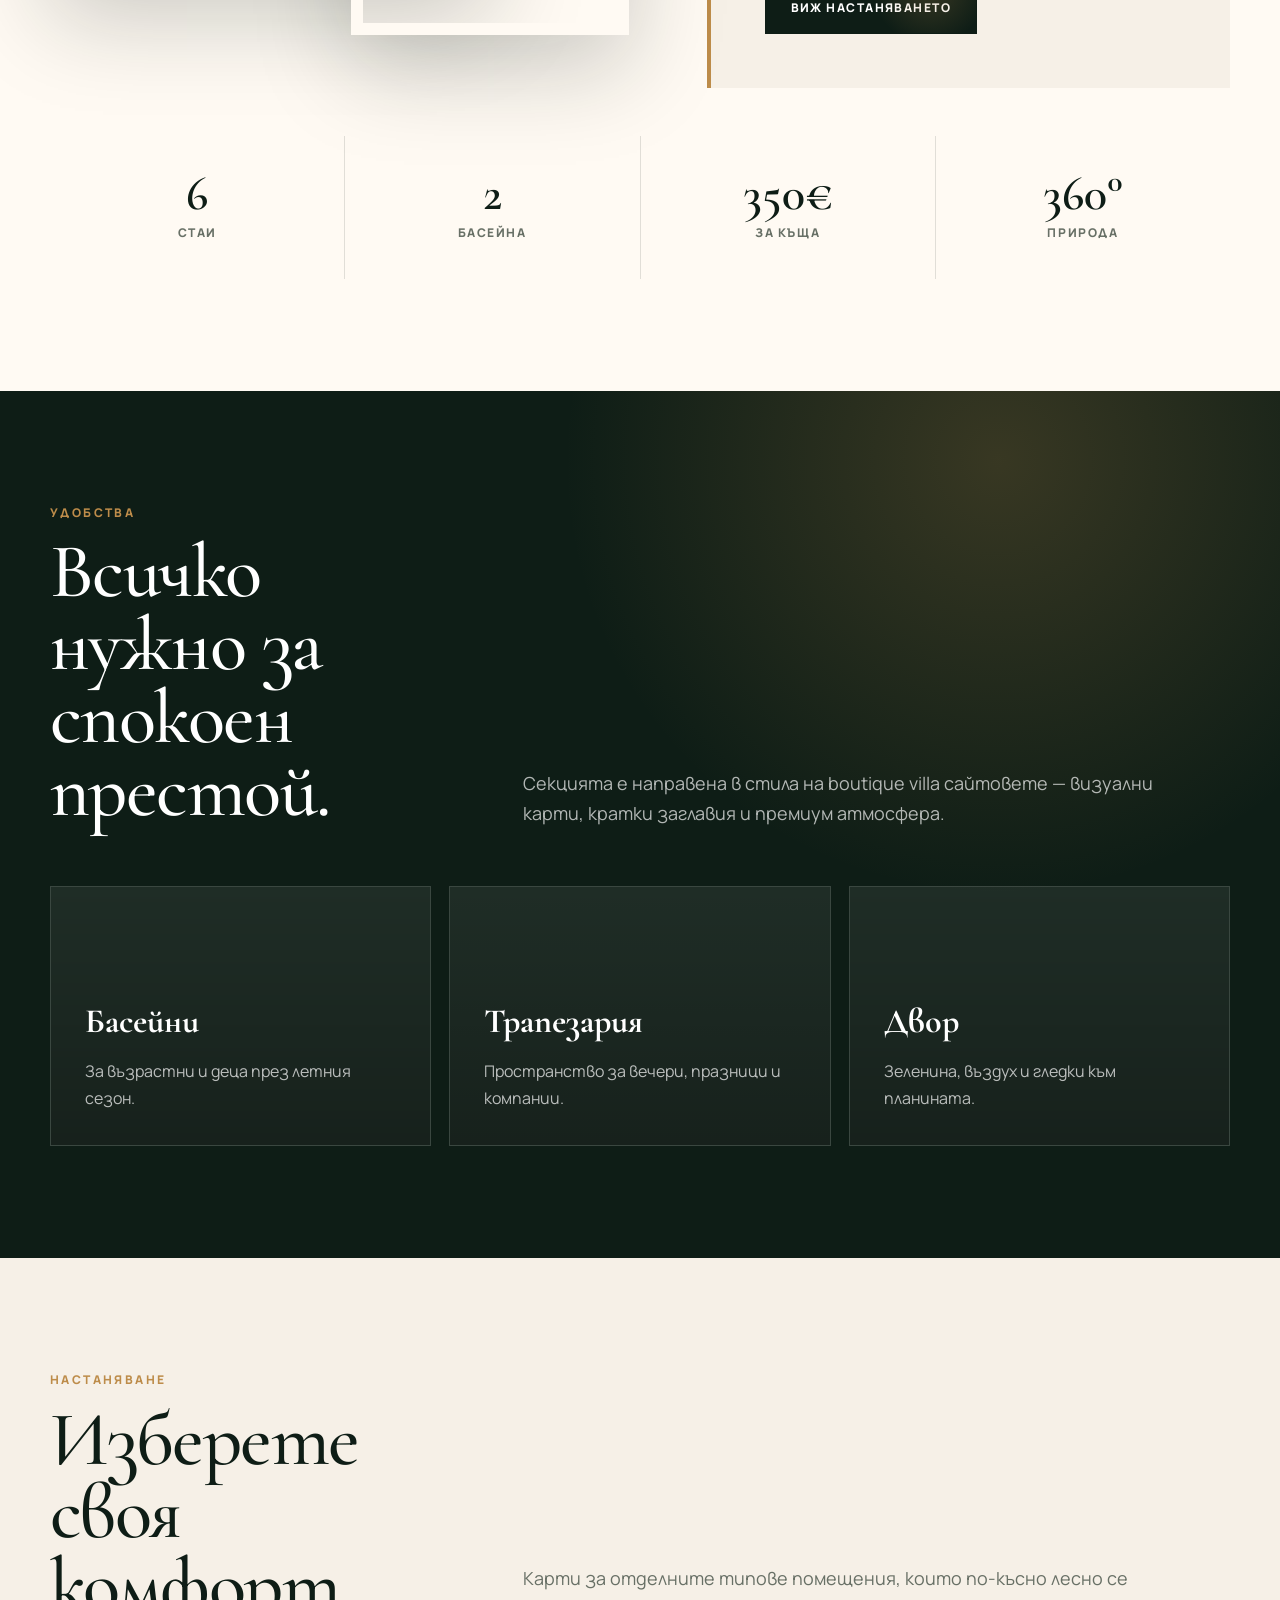
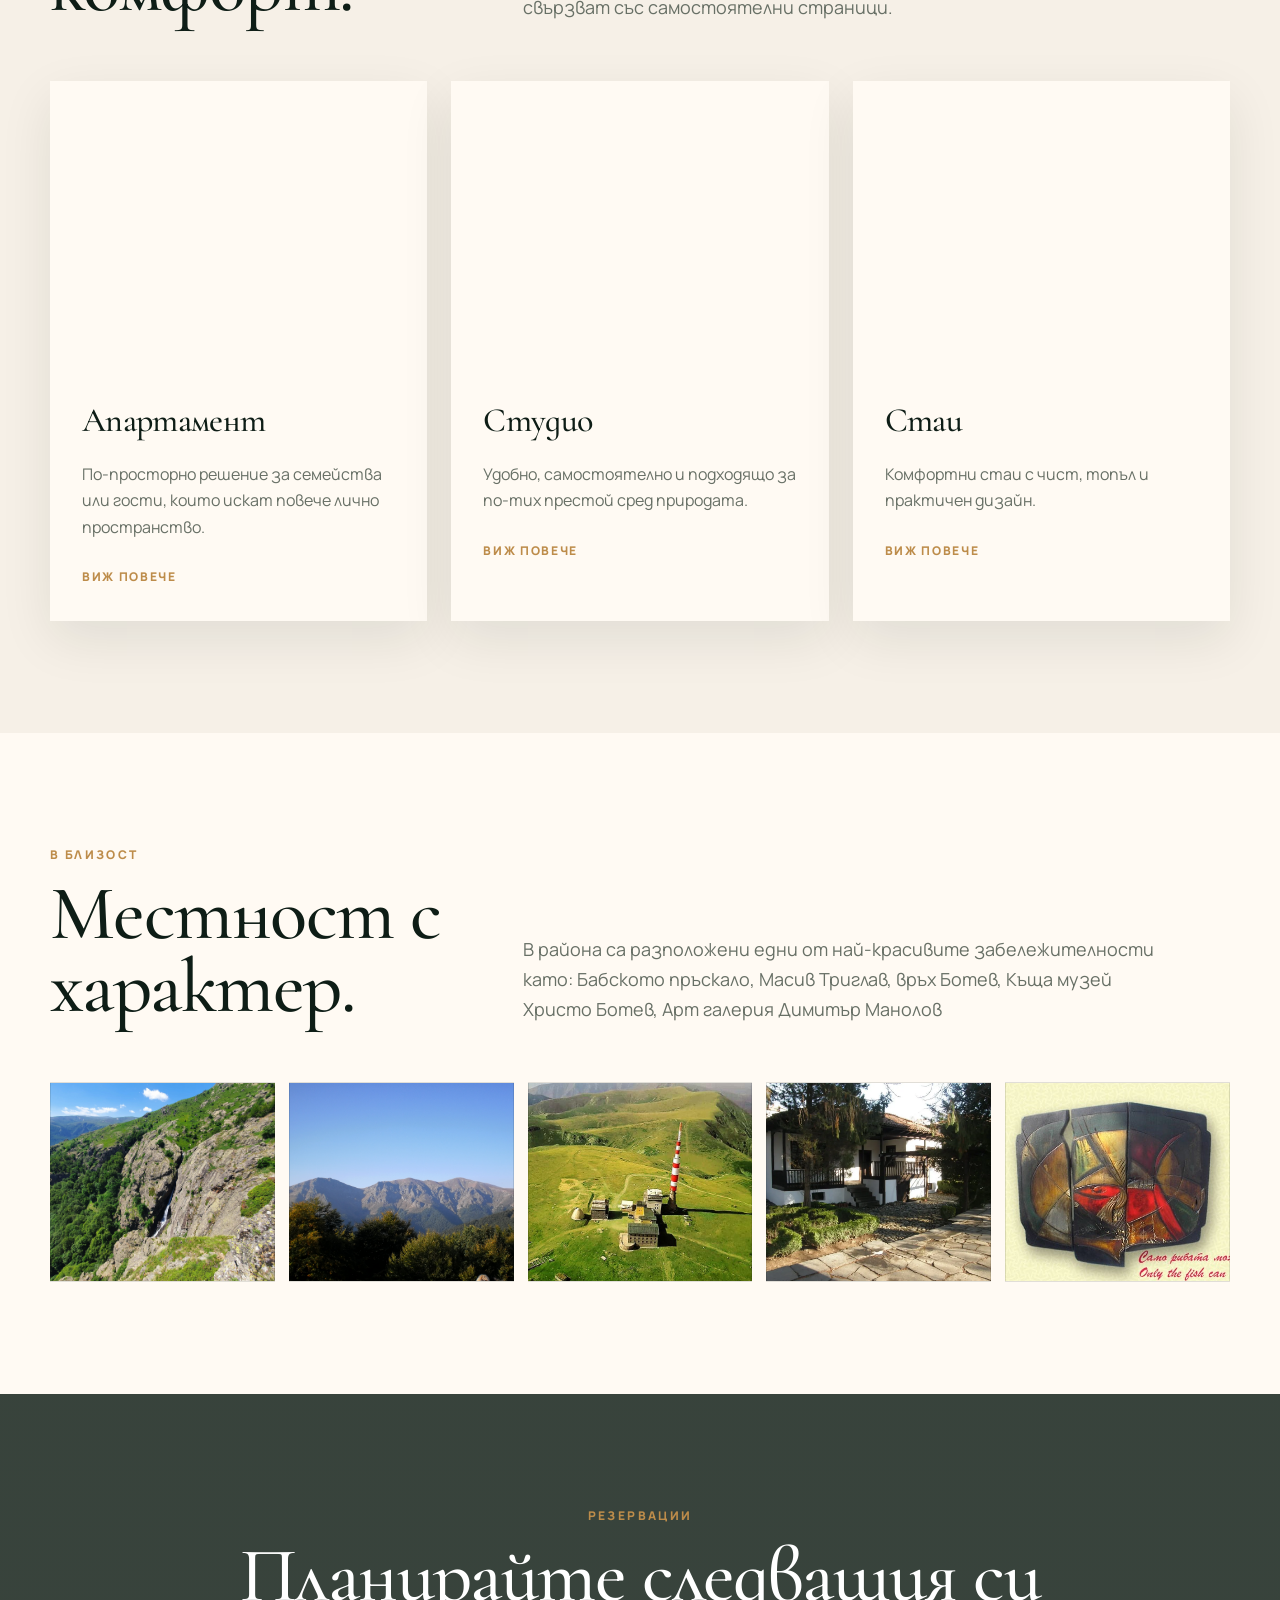
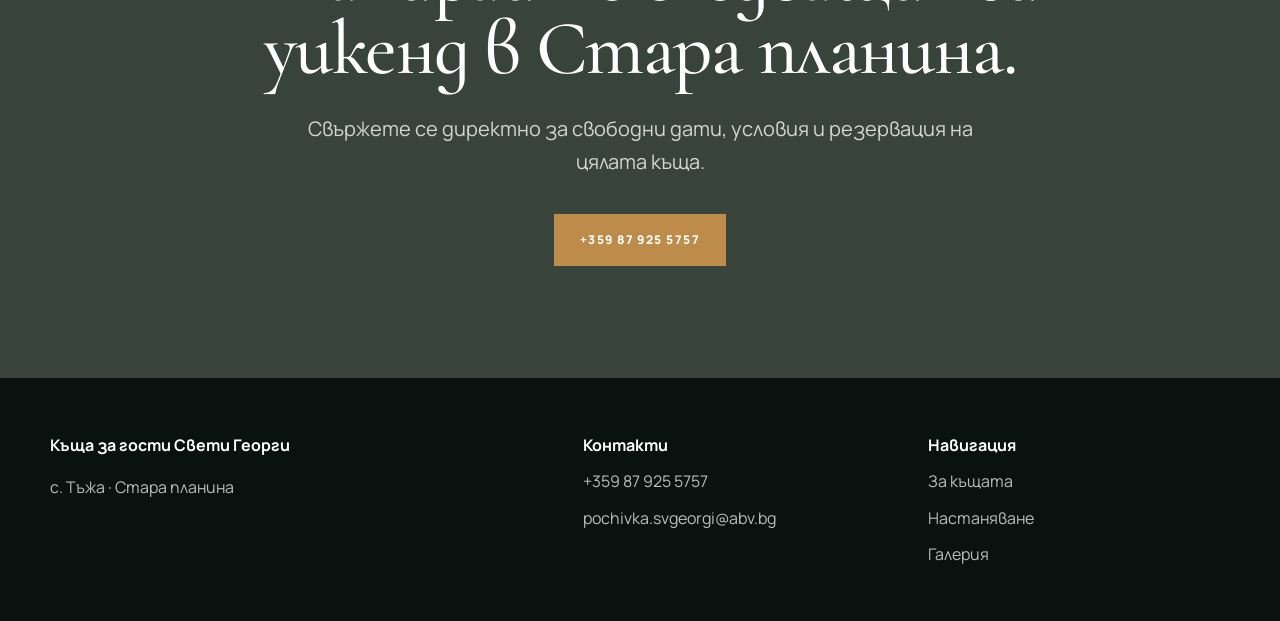
==== commit 93f874b9: "Update index.html" ====
--- a/index.html
+++ b/index.html
@@ -10,416 +10,10 @@
   <link href="https://fonts.googleapis.com/css2?family=Cormorant+Garamond:wght@400;500;600;700&family=Manrope:wght@400;500;600;700;800&display=swap" rel="stylesheet">
   <link rel="stylesheet" href="homepage.css">
 
-<style>
-
-/* =========================================================
-   Mobile fixes - added inside page
-   Mobile-only overrides. Desktop layout remains unchanged.
-   ========================================================= */
-
-html,
-body {
-  max-width: 100%;
-  overflow-x: hidden;
-}
-
-button,
-input,
-textarea,
-select {
-  font: inherit;
-}
-
-@media (max-width: 980px) {
-  .topbar {
-    position: relative;
-    background: rgba(9, 18, 14, .96);
-  }
-
-  header {
-    position: absolute;
-    top: 46px;
-  }
-
-  .nav {
-    height: auto;
-    min-height: 86px;
-    align-items: center;
-    flex-wrap: wrap;
-    gap: 12px;
-    padding: 12px 0;
-  }
-
-  .logo img {
-    height: 54px;
-  }
-
-  .menu {
-    width: 100%;
-    display: flex;
-    justify-content: flex-start;
-    gap: 12px;
-    overflow-x: auto;
-    padding: 8px 0 2px;
-    scrollbar-width: none;
-    -webkit-overflow-scrolling: touch;
-  }
-
-  .menu::-webkit-scrollbar {
-    display: none;
-  }
-
-  .menu a {
-    flex: 0 0 auto;
-    white-space: nowrap;
-    padding: 8px 12px;
-    border: 1px solid rgba(255,255,255,.18);
-    border-radius: 999px;
-    background: rgba(255,255,255,.06);
-  }
-
-  .hero,
-  .page-hero {
-    height: auto !important;
-    min-height: auto !important;
-    display: block !important;
-    overflow: hidden !important;
-  }
-
-  .hero {
-    padding: 0 0 42px !important;
-  }
-
-  .hero-inner,
-  .page-hero-inner {
-    position: relative !important;
-    left: auto !important;
-    top: auto !important;
-    transform: none !important;
-    width: min(1180px, calc(100% - 32px)) !important;
-    min-height: auto !important;
-    height: auto !important;
-    padding: 190px 0 56px !important;
-    margin: 0 auto !important;
-    display: block !important;
-  }
-
-  .hero-copy {
-    max-width: 100% !important;
-  }
-
-  .reservation-box {
-    position: relative !important;
-    right: auto !important;
-    top: auto !important;
-    width: 100% !important;
-    max-width: 680px !important;
-    margin: 30px 0 0 !important;
-  }
-
-  .reservation-grid {
-    grid-template-columns: repeat(2, minmax(0, 1fr)) !important;
-  }
-
-  .section-head,
-  .intro-grid,
-  .story-grid,
-  .house-grid,
-  .intro-layout,
-  .contact-layout,
-  .inquiry-layout,
-  .gallery-intro-layout,
-  .strip-head,
-  .gallery-cta-panel,
-  .location-intro-grid,
-  .route-layout,
-  .map-panel,
-  .cta-panel {
-    grid-template-columns: 1fr !important;
-    gap: 34px !important;
-  }
-
-  .feature-grid,
-  .premium-grid,
-  .house-facts,
-  .featured-grid,
-  .masonry-gallery,
-  .attraction-grid,
-  .nearby,
-  .room-grid,
-  .amenities,
-  .facts,
-  .foot {
-    grid-template-columns: repeat(2, minmax(0, 1fr)) !important;
-  }
-
-  .attraction-card.large,
-  .attraction-card.medium,
-  .attraction-card.wide,
-  .attraction-card.small-wide {
-    grid-column: auto !important;
-    min-height: 380px !important;
-  }
-
-  .story-title {
-    position: static !important;
-  }
-
-  .contact-panel,
-  .map-panel,
-  .map-panel iframe,
-  .location-map,
-  .location-map iframe {
-    min-height: 460px !important;
-  }
-
-  .cta-panel-actions,
-  .gallery-cta-actions {
-    justify-content: flex-start !important;
-  }
-}
-
-@media (max-width: 640px) {
-  .topbar {
-    display: none !important;
-  }
-
-  header {
-    top: 0 !important;
-  }
-
-  .wrap,
-  .hero-inner,
-  .page-hero-inner {
-    width: min(100% - 28px, 1180px) !important;
-  }
-
-  .nav {
-    min-height: 72px !important;
-    padding: 10px 0 !important;
-  }
-
-  .logo img {
-    height: 48px !important;
-  }
-
-  .menu {
-    gap: 8px !important;
-    padding-top: 6px !important;
-  }
-
-  .menu a {
-    padding: 7px 10px !important;
-    font-size: 10px !important;
-    letter-spacing: .09em !important;
-  }
-
-  .hero-inner,
-  .page-hero-inner {
-    padding: 132px 0 46px !important;
-  }
-
-  h1,
-  .page-hero h1 {
-    max-width: 100% !important;
-    font-size: clamp(42px, 13.5vw, 56px) !important;
-    line-height: .92 !important;
-  }
-
-  h2,
-  .contact-panel h2,
-  .whole-house h2,
-  .location-title {
-    font-size: clamp(36px, 11vw, 48px) !important;
-    line-height: .96 !important;
-  }
-
-  .lead,
-  .page-hero .lead,
-  .section-head p,
-  .intro-layout p,
-  .gallery-intro p,
-  .strip-head p,
-  .location-intro p,
-  .route-content p,
-  .contact-panel p,
-  .inquiry-copy p,
-  .whole-house p,
-  .cta-panel p,
-  .gallery-cta-panel p {
-    font-size: 16px !important;
-  }
-
-  section,
-  .about-section,
-  .page-intro,
-  .stay-options,
-  .amenity-strip,
-  .reservation-cta,
-  .contact-main,
-  .inquiry-section,
-  .contact-cta,
-  .gallery-intro,
-  .featured-gallery,
-  .gallery-strip,
-  .gallery-cta,
-  .location-intro,
-  .attractions,
-  .route-section,
-  .map-section,
-  .location-cta,
-  .whole-house,
-  .about-cta {
-    padding-top: 68px !important;
-    padding-bottom: 68px !important;
-  }
-
-  .reservation-box,
-  .text-card,
-  .story-card,
-  .stay-content,
-  .contact-form,
-  .contact-panel,
-  .cta-panel,
-  .gallery-cta-panel,
-  .map-text {
-    padding: 26px 20px !important;
-  }
-
-  .reservation-grid,
-  .form-grid,
-  .feature-grid,
-  .premium-grid,
-  .house-facts,
-  .featured-grid,
-  .masonry-gallery,
-  .attraction-grid,
-  .nearby,
-  .room-grid,
-  .amenities,
-  .facts,
-  .check-list,
-  .foot,
-  .gallery {
-    grid-template-columns: 1fr !important;
-  }
-
-  .reservation-bottom,
-  .form-bottom,
-  .cta-panel-actions,
-  .gallery-cta-actions,
-  .contact-actions,
-  .hero-actions {
-    align-items: stretch !important;
-    flex-direction: column !important;
-  }
-
-  .reservation-bottom button,
-  .form-bottom button,
-  .btn {
-    width: 100% !important;
-  }
-
-  .direct-phone,
-  .form-note {
-    text-align: left !important;
-  }
-
-  .photo-stack,
-  .house-photo-stack {
-    min-height: 360px !important;
-  }
-
-  .photo-main,
-  .house-photo-main {
-    width: 88% !important;
-    height: 310px !important;
-  }
-
-  .photo-small,
-  .house-photo-small {
-    width: 62% !important;
-    height: 180px !important;
-    border-width: 8px !important;
-  }
-
-  .story-visual,
-  .stay-image,
-  .route-image,
-  .location-map,
-  .location-map iframe,
-  .map-panel iframe,
-  .contact-panel,
-  .map-panel {
-    min-height: 320px !important;
-  }
-
-  .stay-image {
-    aspect-ratio: 4 / 3 !important;
-  }
-
-  .gallery,
-  .featured-grid,
-  .masonry-gallery {
-    grid-auto-rows: 250px !important;
-  }
-
-  .gallery div,
-  .gallery-tile,
-  .masonry-gallery .gallery-tile {
-    min-height: 250px !important;
-  }
-
-  .attraction-card.large,
-  .attraction-card.medium,
-  .attraction-card.wide,
-  .attraction-card.small-wide {
-    grid-column: 1 / -1 !important;
-    min-height: 320px !important;
-    padding: 24px !important;
-  }
-
-  .map-card,
-  .map-note {
-    position: static !important;
-    margin: 0 !important;
-  }
-
-  .map-card {
-    left: auto !important;
-    right: auto !important;
-    bottom: auto !important;
-  }
-
-  .room-img {
-    height: 240px !important;
-  }
-
-  .room-body,
-  .feature-card,
-  .premium-box,
-  .house-fact,
-  .fact {
-    padding: 24px 20px !important;
-  }
-
-  .eyebrow {
-    gap: 10px !important;
-    font-size: 10px !important;
-    letter-spacing: .16em !important;
-  }
-
-  .eyebrow::before {
-    width: 36px !important;
-  }
-}
-
-</style>
 </head>
 <body>
   <div class="topbar"><div class="wrap"><span>с. Тъжа · Стара планина</span><a href="tel:+359879255757">+359 87 925 5757</a></div></div>
   <header><div class="wrap nav"><a class="logo" href="#"> <img src="images/LOGO.webp" alt="Име на хотела"></a>
-    <button class="menu-toggle" type="button" aria-label="Отвори меню" aria-expanded="false"><span></span><span></span><span></span></button>
     <nav class="menu"><a href="about.html">За къщата</a><a href="accommodation.html">Настаняване</a><a href="gallery.html">Галерия</a><a href="location.html">Местността</a><a href="contacts.html">Контакти</a></nav></div></header>
 
   <main>
@@ -504,17 +98,17 @@
 
     <section class="dark">
       <div class="wrap"><div class="section-head"><div><div class="kicker">Удобства</div><h2 class="serif">Всичко нужно за спокоен престой.</h2></div><p>Секцията е направена в стила на boutique villa сайтовете — визуални карти, кратки заглавия и премиум атмосфера.</p></div><div class="amenities">
-        <article class="amenity" style="--img:url('images/img_3005.jpg')"><h3>Басейни</h3><p>За възрастни и деца през летния сезон.</p></article>
-        <article class="amenity" style="--img:url('images/img_3005.jpg')"><h3>Трапезария</h3><p>Пространство за вечери, празници и компании.</p></article>
-        <article class="amenity" style="--img:url('images/img_3005.jpg')"><h3>Двор</h3><p>Зеленина, въздух и гледки към планината.</p></article>
+        <article class="amenity" style="--img:url('images/basein1.jpg')"><h3>Басейни</h3><p>За възрастни и деца през летния сезон.</p></article>
+        <article class="amenity" style="--img:url('images/mehana1.jpg')"><h3>Трапезария</h3><p>Пространство за вечери, празници и компании.</p></article>
+        <article class="amenity" style="--img:url('images/dvor2.jpg')"><h3>Двор</h3><p>Зеленина, въздух и гледки към планината.</p></article>
       </div></div>
     </section>
 
     <section class="rooms" id="rooms">
       <div class="wrap"><div class="section-head"><div><div class="kicker">Настаняване</div><h2 class="serif">Изберете своя комфорт.</h2></div><p>Карти за отделните типове помещения, които по-късно лесно се свързват със самостоятелни страници.</p></div><div class="room-grid">
-        <article class="room"><div class="room-img" style="--img:url('images/img_3005.jpg')"></div><div class="room-body"><h3 class="serif">Апартамент</h3><p>По-просторно решение за семейства или гости, които искат повече лично пространство.</p><a class="more" href="#">Виж повече</a></div></article>
-        <article class="room"><div class="room-img" style="--img:url('images/img_3005.jpg')"></div><div class="room-body"><h3 class="serif">Студио</h3><p>Удобно, самостоятелно и подходящо за по-тих престой сред природата.</p><a class="more" href="#">Виж повече</a></div></article>
-        <article class="room"><div class="room-img" style="--img:url('images/img_3005.jpg')"></div><div class="room-body"><h3 class="serif">Стаи</h3><p>Комфортни стаи с чист, топъл и практичен дизайн.</p><a class="more" href="#">Виж повече</a></div></article>
+        <article class="room"><div class="room-img" style="--img:url('images/apart.jpg')"></div><div class="room-body"><h3 class="serif">Апартамент</h3><p>По-просторно решение за семейства или гости, които искат повече лично пространство.</p><a class="more" href="#">Виж повече</a></div></article>
+        <article class="room"><div class="room-img" style="--img:url('images/staq1.jpg')"></div><div class="room-body"><h3 class="serif">Студио</h3><p>Удобно, самостоятелно и подходящо за по-тих престой сред природата.</p><a class="more" href="#">Виж повече</a></div></article>
+        <article class="room"><div class="room-img" style="--img:url('images/staq.jpg')"></div><div class="room-body"><h3 class="serif">Стаи</h3><p>Комфортни стаи с чист, топъл и практичен дизайн.</p><a class="more" href="#">Виж повече</a></div></article>
       </div></div>
     </section>
 
@@ -577,30 +171,5 @@
       });
     });
   </script>
-
-<script>
-(function mobileMenuInit() {
-  const buttons = document.querySelectorAll('.menu-toggle');
-
-  buttons.forEach((button) => {
-    const nav = button.closest('.nav');
-    const menu = nav ? nav.querySelector('.menu') : null;
-
-    button.addEventListener('click', function () {
-      const isOpen = nav.classList.toggle('menu-open');
-      button.setAttribute('aria-expanded', isOpen ? 'true' : 'false');
-    });
-
-    if (menu) {
-      menu.querySelectorAll('a').forEach((link) => {
-        link.addEventListener('click', function () {
-          nav.classList.remove('menu-open');
-          button.setAttribute('aria-expanded', 'false');
-        });
-      });
-    }
-  });
-})();
-</script>
 </body>
 </html>
--- a/homepage.css
+++ b/homepage.css
@@ -555,7 +555,7 @@
   width: 76%;
   height: 520px;
 
-  background-image: url('images/img_3005.jpg');
+  background-image: url('images/kashtata.jpg');
 }
 
 .photo-small {
@@ -566,7 +566,7 @@
   height: 290px;
 
   border: 12px solid var(--paper);
-  background-image: url('images/img_3005.jpg');
+  background-image: url('images/dvor3.jpg');
 }
 
 .text-card {
@@ -1040,519 +1040,3 @@
     padding: 76px 0;
   }
 }
-
-
-/* =========================================================
-   17. Mobile fixes - added
-   Mobile-only overrides. Desktop layout remains unchanged.
-   ========================================================= */
-
-html,
-body {
-  max-width: 100%;
-  overflow-x: hidden;
-}
-
-button,
-input,
-textarea,
-select {
-  font: inherit;
-}
-
-@media (max-width: 980px) {
-  .topbar {
-    position: relative;
-    background: rgba(9, 18, 14, .96);
-  }
-
-  header {
-    position: absolute;
-    top: 46px;
-  }
-
-  .nav {
-    height: auto;
-    min-height: 86px;
-    align-items: center;
-    flex-wrap: wrap;
-    gap: 12px;
-    padding: 12px 0;
-  }
-
-  .logo img {
-    height: 54px;
-  }
-
-  .menu {
-    width: 100%;
-    display: flex;
-    justify-content: flex-start;
-    gap: 12px;
-    overflow-x: auto;
-    padding: 8px 0 2px;
-    scrollbar-width: none;
-    -webkit-overflow-scrolling: touch;
-  }
-
-  .menu::-webkit-scrollbar {
-    display: none;
-  }
-
-  .menu a {
-    flex: 0 0 auto;
-    white-space: nowrap;
-    padding: 8px 12px;
-    border: 1px solid rgba(255,255,255,.18);
-    border-radius: 999px;
-    background: rgba(255,255,255,.06);
-  }
-
-  .hero,
-  .page-hero {
-    height: auto !important;
-    min-height: auto !important;
-    display: block !important;
-    overflow: hidden !important;
-  }
-
-  .hero {
-    padding: 0 0 42px !important;
-  }
-
-  .hero-inner,
-  .page-hero-inner {
-    position: relative !important;
-    left: auto !important;
-    top: auto !important;
-    transform: none !important;
-    width: min(1180px, calc(100% - 32px)) !important;
-    min-height: auto !important;
-    height: auto !important;
-    padding: 190px 0 56px !important;
-    margin: 0 auto !important;
-    display: block !important;
-  }
-
-  .hero-copy {
-    max-width: 100% !important;
-  }
-
-  .reservation-box {
-    position: relative !important;
-    right: auto !important;
-    top: auto !important;
-    width: 100% !important;
-    max-width: 680px !important;
-    margin: 30px 0 0 !important;
-  }
-
-  .reservation-grid {
-    grid-template-columns: repeat(2, minmax(0, 1fr)) !important;
-  }
-
-  .section-head,
-  .intro-grid,
-  .story-grid,
-  .house-grid,
-  .intro-layout,
-  .contact-layout,
-  .inquiry-layout,
-  .gallery-intro-layout,
-  .strip-head,
-  .gallery-cta-panel,
-  .location-intro-grid,
-  .route-layout,
-  .map-panel,
-  .cta-panel {
-    grid-template-columns: 1fr !important;
-    gap: 34px !important;
-  }
-
-  .feature-grid,
-  .premium-grid,
-  .house-facts,
-  .featured-grid,
-  .masonry-gallery,
-  .attraction-grid,
-  .nearby,
-  .room-grid,
-  .amenities,
-  .facts,
-  .foot {
-    grid-template-columns: repeat(2, minmax(0, 1fr)) !important;
-  }
-
-  .attraction-card.large,
-  .attraction-card.medium,
-  .attraction-card.wide,
-  .attraction-card.small-wide {
-    grid-column: auto !important;
-    min-height: 380px !important;
-  }
-
-  .story-title {
-    position: static !important;
-  }
-
-  .contact-panel,
-  .map-panel,
-  .map-panel iframe,
-  .location-map,
-  .location-map iframe {
-    min-height: 460px !important;
-  }
-
-  .cta-panel-actions,
-  .gallery-cta-actions {
-    justify-content: flex-start !important;
-  }
-}
-
-@media (max-width: 640px) {
-  .topbar {
-    display: none !important;
-  }
-
-  header {
-    top: 0 !important;
-  }
-
-  .wrap,
-  .hero-inner,
-  .page-hero-inner {
-    width: min(100% - 28px, 1180px) !important;
-  }
-
-  .nav {
-    min-height: 72px !important;
-    padding: 10px 0 !important;
-  }
-
-  .logo img {
-    height: 48px !important;
-  }
-
-  .menu {
-    gap: 8px !important;
-    padding-top: 6px !important;
-  }
-
-  .menu a {
-    padding: 7px 10px !important;
-    font-size: 10px !important;
-    letter-spacing: .09em !important;
-  }
-
-  .hero-inner,
-  .page-hero-inner {
-    padding: 132px 0 46px !important;
-  }
-
-  h1,
-  .page-hero h1 {
-    max-width: 100% !important;
-    font-size: clamp(42px, 13.5vw, 56px) !important;
-    line-height: .92 !important;
-  }
-
-  h2,
-  .contact-panel h2,
-  .whole-house h2,
-  .location-title {
-    font-size: clamp(36px, 11vw, 48px) !important;
-    line-height: .96 !important;
-  }
-
-  .lead,
-  .page-hero .lead,
-  .section-head p,
-  .intro-layout p,
-  .gallery-intro p,
-  .strip-head p,
-  .location-intro p,
-  .route-content p,
-  .contact-panel p,
-  .inquiry-copy p,
-  .whole-house p,
-  .cta-panel p,
-  .gallery-cta-panel p {
-    font-size: 16px !important;
-  }
-
-  section,
-  .about-section,
-  .page-intro,
-  .stay-options,
-  .amenity-strip,
-  .reservation-cta,
-  .contact-main,
-  .inquiry-section,
-  .contact-cta,
-  .gallery-intro,
-  .featured-gallery,
-  .gallery-strip,
-  .gallery-cta,
-  .location-intro,
-  .attractions,
-  .route-section,
-  .map-section,
-  .location-cta,
-  .whole-house,
-  .about-cta {
-    padding-top: 68px !important;
-    padding-bottom: 68px !important;
-  }
-
-  .reservation-box,
-  .text-card,
-  .story-card,
-  .stay-content,
-  .contact-form,
-  .contact-panel,
-  .cta-panel,
-  .gallery-cta-panel,
-  .map-text {
-    padding: 26px 20px !important;
-  }
-
-  .reservation-grid,
-  .form-grid,
-  .feature-grid,
-  .premium-grid,
-  .house-facts,
-  .featured-grid,
-  .masonry-gallery,
-  .attraction-grid,
-  .nearby,
-  .room-grid,
-  .amenities,
-  .facts,
-  .check-list,
-  .foot,
-  .gallery {
-    grid-template-columns: 1fr !important;
-  }
-
-  .reservation-bottom,
-  .form-bottom,
-  .cta-panel-actions,
-  .gallery-cta-actions,
-  .contact-actions,
-  .hero-actions {
-    align-items: stretch !important;
-    flex-direction: column !important;
-  }
-
-  .reservation-bottom button,
-  .form-bottom button,
-  .btn {
-    width: 100% !important;
-  }
-
-  .direct-phone,
-  .form-note {
-    text-align: left !important;
-  }
-
-  .photo-stack,
-  .house-photo-stack {
-    min-height: 360px !important;
-  }
-
-  .photo-main,
-  .house-photo-main {
-    width: 88% !important;
-    height: 310px !important;
-  }
-
-  .photo-small,
-  .house-photo-small {
-    width: 62% !important;
-    height: 180px !important;
-    border-width: 8px !important;
-  }
-
-  .story-visual,
-  .stay-image,
-  .route-image,
-  .location-map,
-  .location-map iframe,
-  .map-panel iframe,
-  .contact-panel,
-  .map-panel {
-    min-height: 320px !important;
-  }
-
-  .stay-image {
-    aspect-ratio: 4 / 3 !important;
-  }
-
-  .gallery,
-  .featured-grid,
-  .masonry-gallery {
-    grid-auto-rows: 250px !important;
-  }
-
-  .gallery div,
-  .gallery-tile,
-  .masonry-gallery .gallery-tile {
-    min-height: 250px !important;
-  }
-
-  .attraction-card.large,
-  .attraction-card.medium,
-  .attraction-card.wide,
-  .attraction-card.small-wide {
-    grid-column: 1 / -1 !important;
-    min-height: 320px !important;
-    padding: 24px !important;
-  }
-
-  .map-card,
-  .map-note {
-    position: static !important;
-    margin: 0 !important;
-  }
-
-  .map-card {
-    left: auto !important;
-    right: auto !important;
-    bottom: auto !important;
-  }
-
-  .room-img {
-    height: 240px !important;
-  }
-
-  .room-body,
-  .feature-card,
-  .premium-box,
-  .house-fact,
-  .fact {
-    padding: 24px 20px !important;
-  }
-
-  .eyebrow {
-    gap: 10px !important;
-    font-size: 10px !important;
-    letter-spacing: .16em !important;
-  }
-
-  .eyebrow::before {
-    width: 36px !important;
-  }
-}
-
-/* =========================================================
-   18. Mobile dropdown menu
-   ========================================================= */
-
-.menu-toggle {
-  display: none;
-}
-
-@media (max-width: 980px) {
-  .nav {
-    position: relative !important;
-    flex-wrap: nowrap !important;
-  }
-
-  .menu-toggle {
-    width: 46px;
-    height: 46px;
-    margin-left: auto;
-    padding: 0;
-    display: inline-flex;
-    align-items: center;
-    justify-content: center;
-    flex-direction: column;
-    gap: 5px;
-    border: 1px solid rgba(255,255,255,.34);
-    border-radius: 999px;
-    background: rgba(255,255,255,.08);
-    color: #fff;
-    cursor: pointer;
-  }
-
-  .menu-toggle span {
-    width: 19px;
-    height: 2px;
-    display: block;
-    border-radius: 999px;
-    background: currentColor;
-    transition: .22s ease;
-  }
-
-  .nav.menu-open .menu-toggle span:nth-child(1) {
-    transform: translateY(7px) rotate(45deg);
-  }
-
-  .nav.menu-open .menu-toggle span:nth-child(2) {
-    opacity: 0;
-  }
-
-  .nav.menu-open .menu-toggle span:nth-child(3) {
-    transform: translateY(-7px) rotate(-45deg);
-  }
-
-  .menu {
-    position: absolute !important;
-    top: calc(100% + 10px) !important;
-    right: 0 !important;
-    width: min(300px, calc(100vw - 28px)) !important;
-    max-height: 0 !important;
-    display: flex !important;
-    flex-direction: column !important;
-    align-items: stretch !important;
-    justify-content: flex-start !important;
-    gap: 0 !important;
-    padding: 0 !important;
-    overflow: hidden !important;
-    border: 1px solid rgba(255,255,255,.16);
-    border-radius: 18px;
-    background: rgba(14, 29, 22, .96);
-    backdrop-filter: blur(16px);
-    -webkit-backdrop-filter: blur(16px);
-    box-shadow: 0 22px 70px rgba(0,0,0,.34);
-    opacity: 0;
-    pointer-events: none;
-    transform: translateY(-8px);
-    transition: max-height .28s ease, opacity .22s ease, transform .22s ease, padding .22s ease;
-  }
-
-  .nav.menu-open .menu {
-    max-height: 420px !important;
-    padding: 8px !important;
-    opacity: 1;
-    pointer-events: auto;
-    transform: translateY(0);
-  }
-
-  .menu a {
-    width: 100% !important;
-    padding: 13px 14px !important;
-    border: 0 !important;
-    border-radius: 12px !important;
-    background: transparent !important;
-    white-space: normal !important;
-    font-size: 11px !important;
-    letter-spacing: .12em !important;
-  }
-
-  .menu a:hover {
-    background: rgba(255,255,255,.08) !important;
-  }
-}
-
-@media (max-width: 640px) {
-  .menu-toggle {
-    width: 42px !important;
-    height: 42px !important;
-  }
-
-  .menu {
-    top: calc(100% + 8px) !important;
-    width: min(280px, calc(100vw - 28px)) !important;
-  }
-}
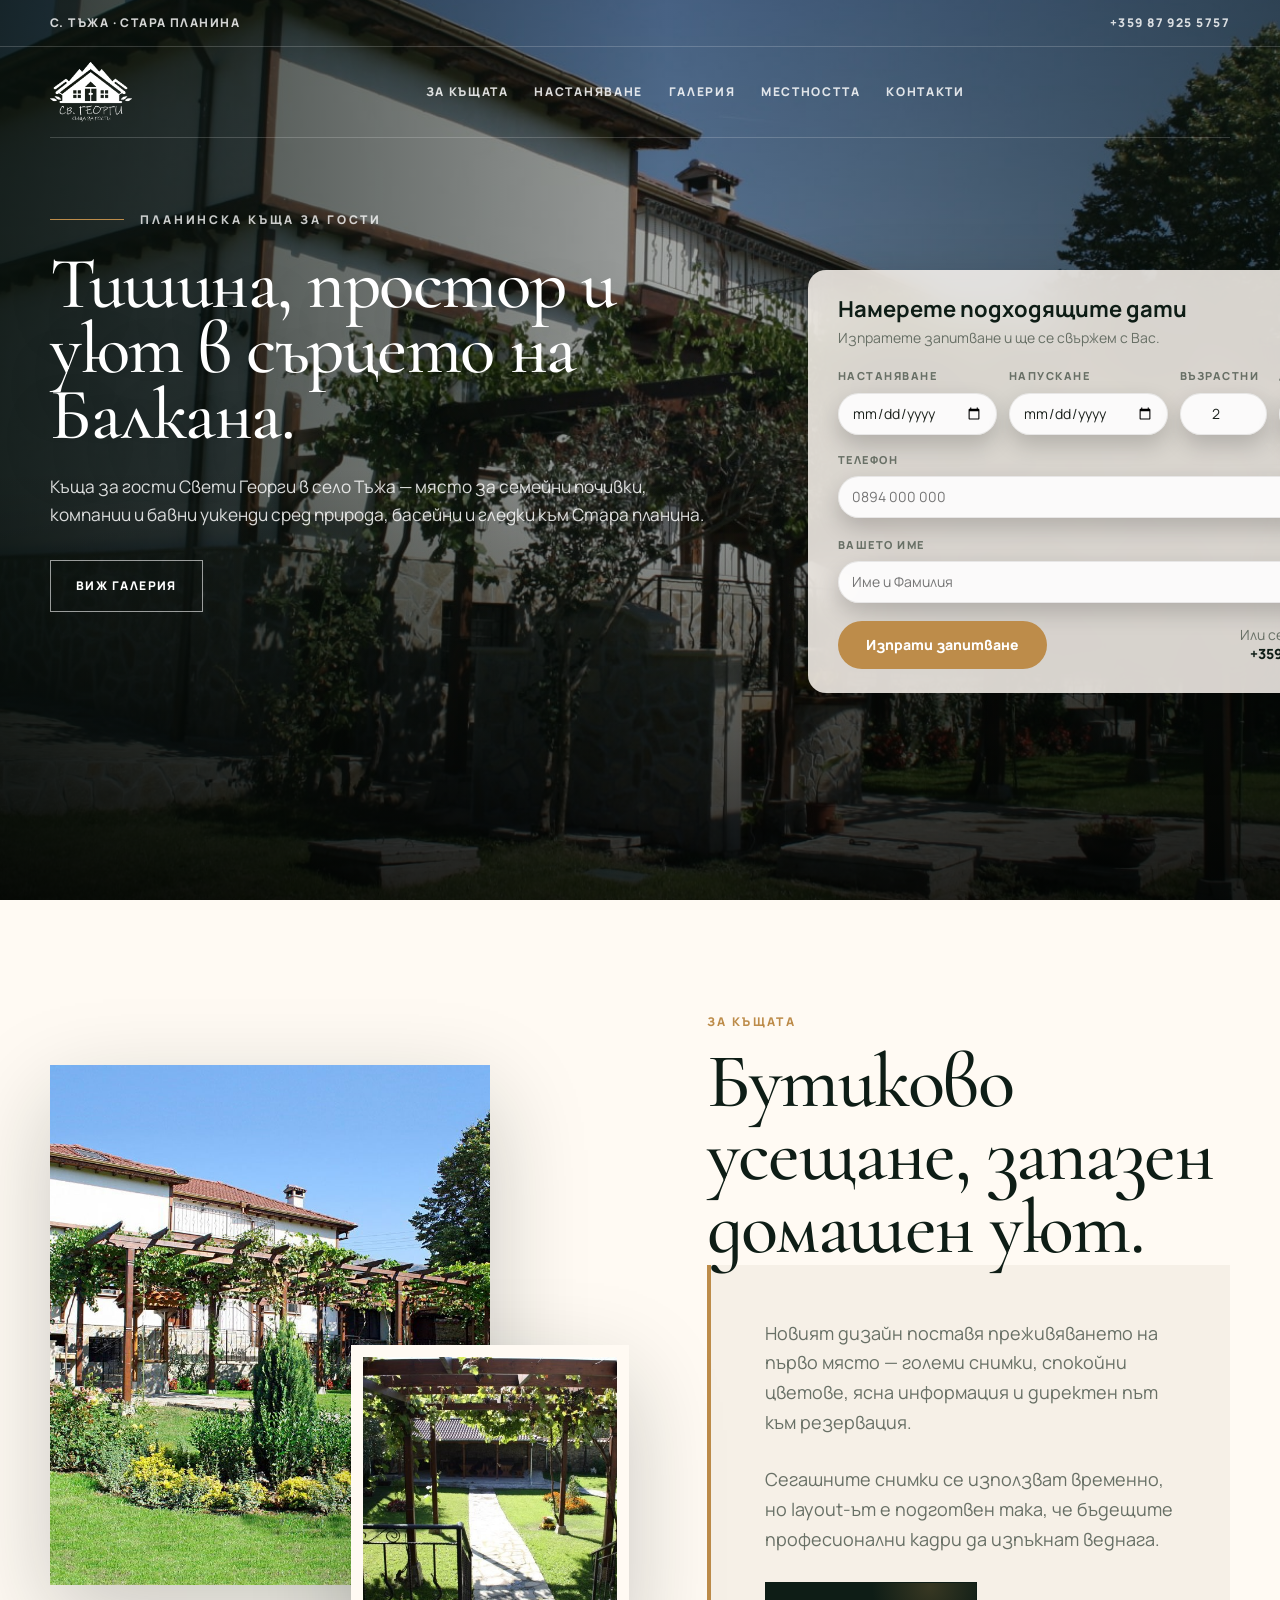
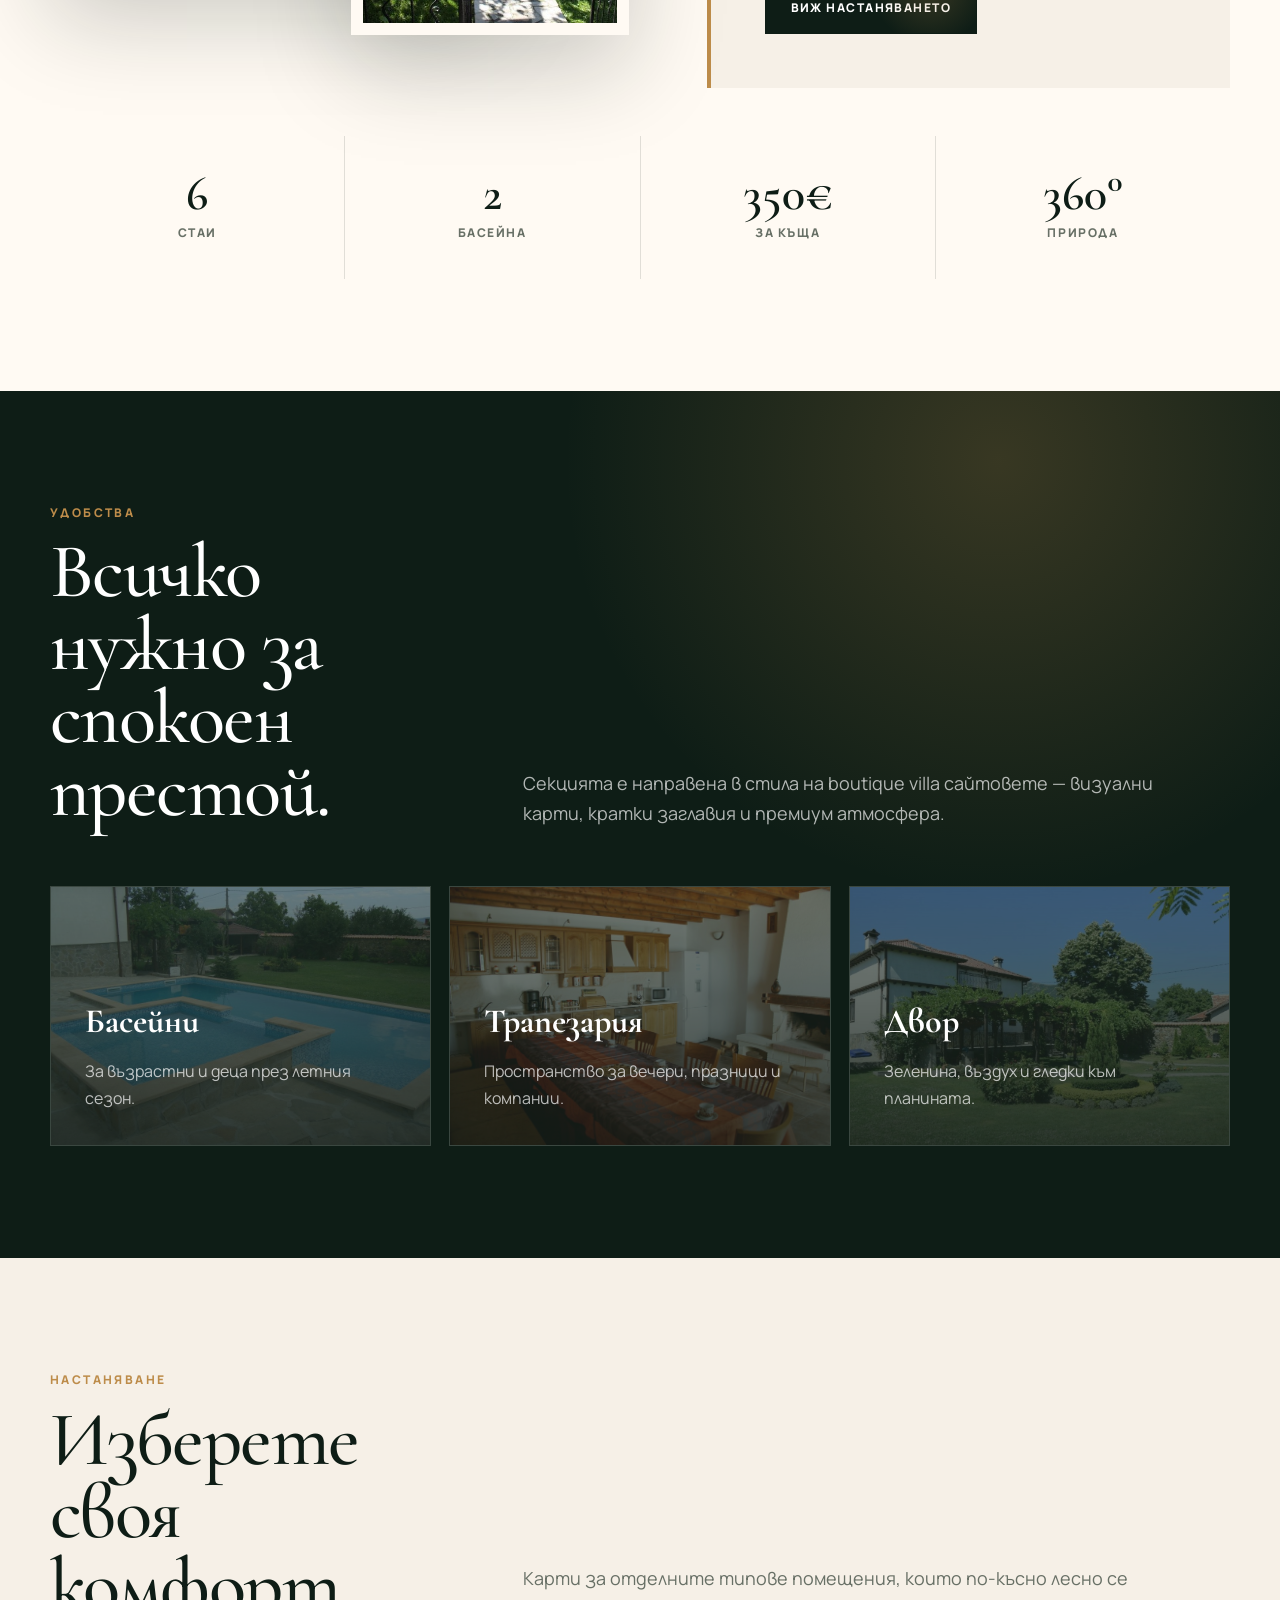
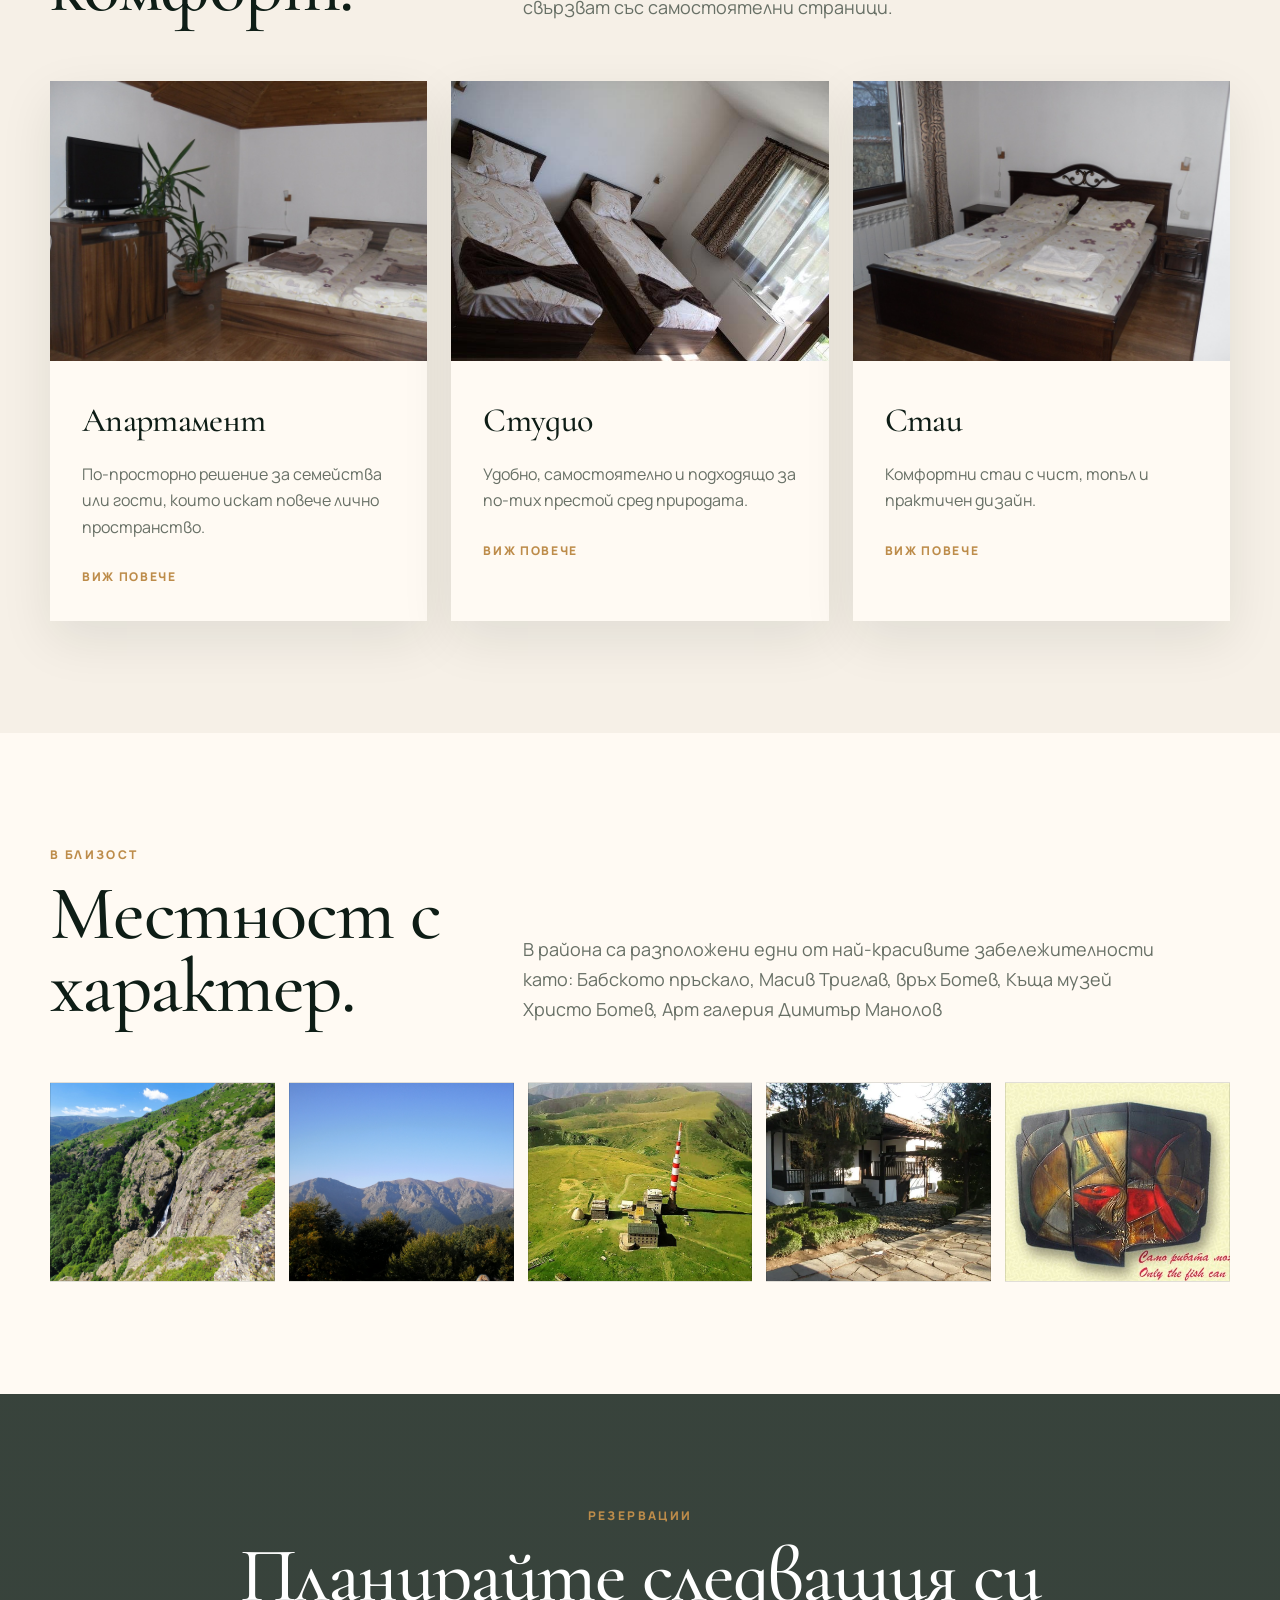
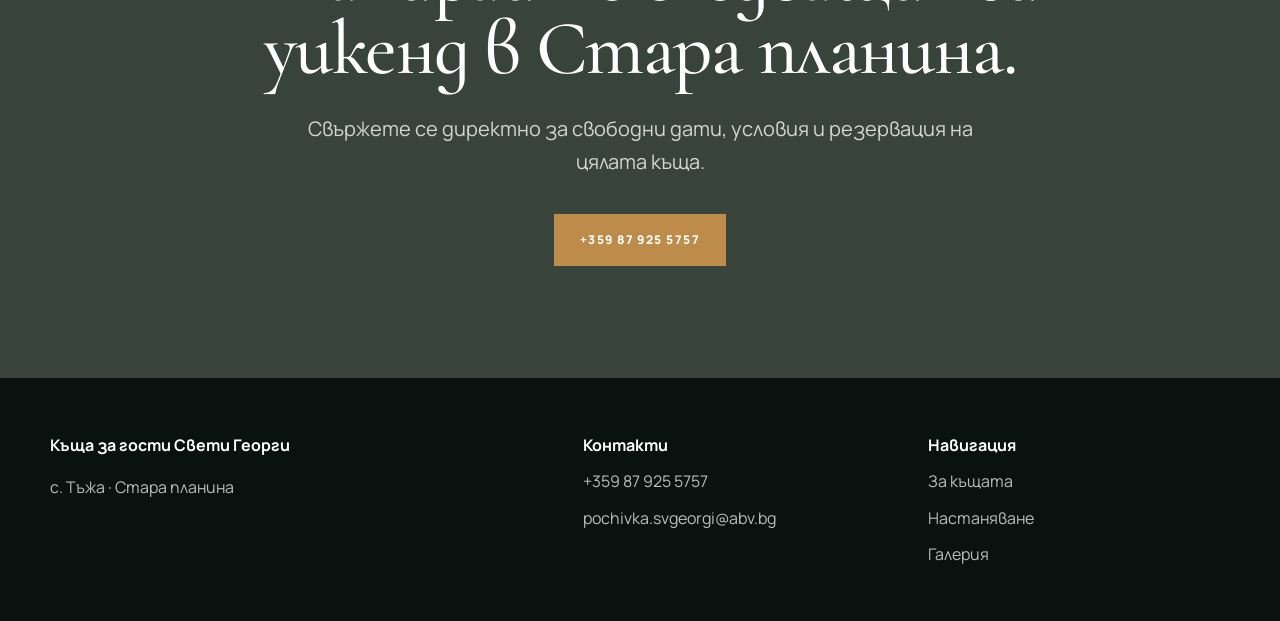
==== commit d6bd06a1: "Update index.html" ====
--- a/index.html
+++ b/index.html
@@ -106,9 +106,9 @@
 
     <section class="rooms" id="rooms">
       <div class="wrap"><div class="section-head"><div><div class="kicker">Настаняване</div><h2 class="serif">Изберете своя комфорт.</h2></div><p>Карти за отделните типове помещения, които по-късно лесно се свързват със самостоятелни страници.</p></div><div class="room-grid">
-        <article class="room"><div class="room-img" style="--img:url('images/apart.jpg')"></div><div class="room-body"><h3 class="serif">Апартамент</h3><p>По-просторно решение за семейства или гости, които искат повече лично пространство.</p><a class="more" href="#">Виж повече</a></div></article>
-        <article class="room"><div class="room-img" style="--img:url('images/staq1.jpg')"></div><div class="room-body"><h3 class="serif">Студио</h3><p>Удобно, самостоятелно и подходящо за по-тих престой сред природата.</p><a class="more" href="#">Виж повече</a></div></article>
-        <article class="room"><div class="room-img" style="--img:url('images/staq.jpg')"></div><div class="room-body"><h3 class="serif">Стаи</h3><p>Комфортни стаи с чист, топъл и практичен дизайн.</p><a class="more" href="#">Виж повече</a></div></article>
+        <article class="room"><div class="room-img" style="--img:url('images/apart.jpg')"></div><div class="room-body"><h3 class="serif">Апартамент</h3><p>По-просторно решение за семейства или гости, които искат повече лично пространство.</p><a class="more" href="accommodation.html">Виж повече</a></div></article>
+        <article class="room"><div class="room-img" style="--img:url('images/staq1.jpg')"></div><div class="room-body"><h3 class="serif">Студио</h3><p>Удобно, самостоятелно и подходящо за по-тих престой сред природата.</p><a class="more" href="accommodation.html">Виж повече</a></div></article>
+        <article class="room"><div class="room-img" style="--img:url('images/staq.jpg')"></div><div class="room-body"><h3 class="serif">Стаи</h3><p>Комфортни стаи с чист, топъл и практичен дизайн.</p><a class="more" href="accommodation.html">Виж повече</a></div></article>
       </div></div>
     </section>
 
